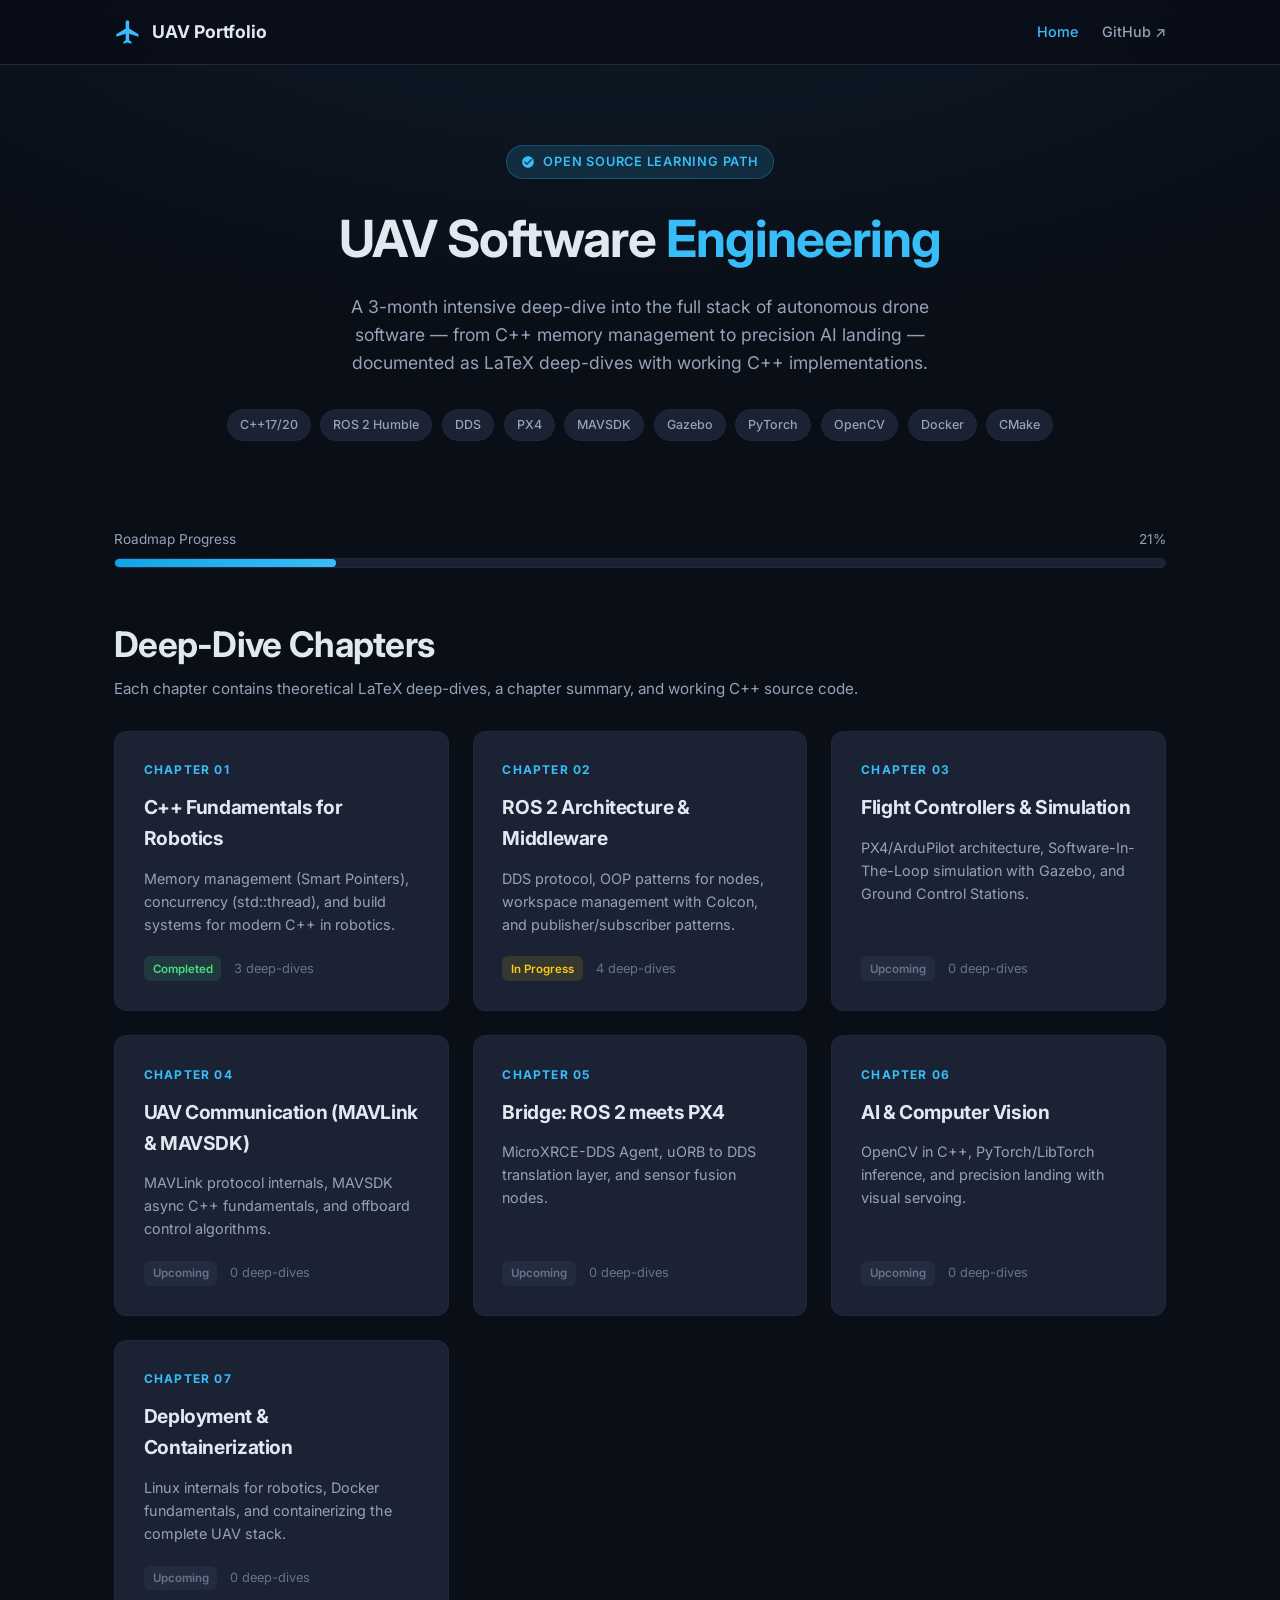
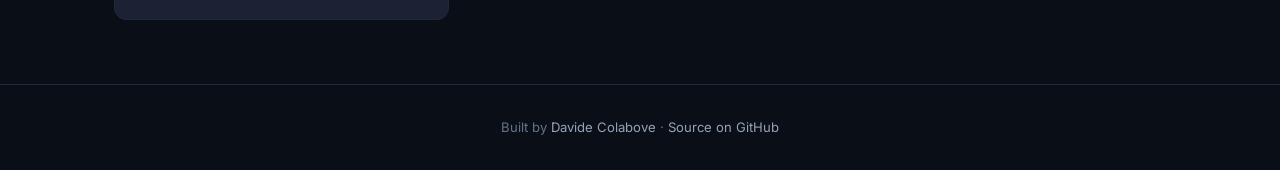
==== docs/index.html @ a418e354 "Added: ch1_summary, created website and update deepdive_dds_protocol images path" ====
<!DOCTYPE html>
<html lang="en">
<head>
  <meta charset="UTF-8">
  <meta name="viewport" content="width=device-width, initial-scale=1.0">
  <title>UAV Software Portfolio — Davide Colabove</title>
  <meta name="description" content="Deep-dive documentation for mastering UAV software engineering: C++, ROS 2, PX4, MAVSDK, Computer Vision.">
  <link rel="preconnect" href="https://fonts.googleapis.com">
  <link rel="preconnect" href="https://fonts.gstatic.com" crossorigin>
  <link href="https://fonts.googleapis.com/css2?family=Inter:wght@400;500;600;700;800&display=swap" rel="stylesheet">
  <link rel="stylesheet" href="css/style.css">
  <link rel="icon" href="data:image/svg+xml,<svg xmlns='http://www.w3.org/2000/svg' viewBox='0 0 100 100'><text y='.9em' font-size='90'>🛩️</text></svg>">
</head>
<body>

  <!-- ═══════ NAVBAR ═══════ -->
  <nav class="navbar">
    <div class="container">
      <a href="index.html" class="nav-brand">
        <svg viewBox="0 0 24 24"><path d="M21 16v-2l-8-5V3.5c0-.83-.67-1.5-1.5-1.5S10 2.67 10 3.5V9l-8 5v2l8-2.5V19l-2 1.5V22l3.5-1 3.5 1v-1.5L13 19v-5.5l8 2.5z"/></svg>
        UAV Portfolio
      </a>
      <button class="nav-toggle" aria-label="Menu">☰</button>
      <ul class="nav-links">
        <li><a href="index.html" class="active">Home</a></li>
        <li><a href="https://github.com/DavideColabove/uav-software-portfolio" target="_blank">GitHub ↗</a></li>
      </ul>
    </div>
  </nav>

  <!-- ═══════ HERO ═══════ -->
  <section class="hero">
    <div class="container">
      <div class="hero-badge">
        <svg width="14" height="14" viewBox="0 0 24 24" fill="currentColor"><path d="M12 2C6.48 2 2 6.48 2 12s4.48 10 10 10 10-4.48 10-10S17.52 2 12 2zm-2 15l-5-5 1.41-1.41L10 14.17l7.59-7.59L19 8l-9 9z"/></svg>
        Open Source Learning Path
      </div>
      <h1>UAV Software <span>Engineering</span></h1>
      <p>
        A 3-month intensive deep-dive into the full stack of autonomous drone software — from C++ memory management to precision AI landing — documented as LaTeX deep-dives with working C++ implementations.
      </p>
      <div class="hero-tech" id="tech-pills"></div>
    </div>
  </section>

  <!-- ═══════ PROGRESS ═══════ -->
  <section class="progress-section">
    <div class="container">
      <div class="progress-label">
        <span>Roadmap Progress</span>
        <span id="progress-pct"></span>
      </div>
      <div class="progress-bar-outer">
        <div class="progress-bar-inner" id="progress-bar" style="width:0%"></div>
      </div>
    </div>
  </section>

  <!-- ═══════ CHAPTERS ═══════ -->
  <section class="container">
    <div class="section-title">
      <h2>Deep-Dive Chapters</h2>
      <p>Each chapter contains theoretical LaTeX deep-dives, a chapter summary, and working C++ source code.</p>
    </div>
    <div class="chapters-grid" id="chapters-grid"></div>
  </section>

  <!-- ═══════ FOOTER ═══════ -->
  <footer class="site-footer">
    <div class="container">
      <p>Built by <a href="https://github.com/DavideColabove" target="_blank">Davide Colabove</a> · <a href="https://github.com/DavideColabove/uav-software-portfolio" target="_blank">Source on GitHub</a></p>
    </div>
  </footer>

  <button class="back-to-top" aria-label="Back to top">↑</button>

  <!-- Scripts -->
  <script src="js/site-data.js"></script>
  <script src="js/app.js"></script>
  <script>
    // Render tech pills
    const pillsEl = document.getElementById('tech-pills');
    SITE_DATA.techStack.forEach(t => {
      const span = document.createElement('span');
      span.className = 'tech-pill';
      span.textContent = t;
      pillsEl.appendChild(span);
    });

    // Render progress
    const total = SITE_DATA.chapters.length;
    const done = SITE_DATA.chapters.filter(c => c.status === 'completed').length;
    const inProg = SITE_DATA.chapters.filter(c => c.status === 'in-progress').length;
    const pct = Math.round(((done + inProg * 0.5) / total) * 100);
    document.getElementById('progress-pct').textContent = `${pct}%`;
    setTimeout(() => {
      document.getElementById('progress-bar').style.width = pct + '%';
    }, 200);

    // Render chapter cards
    const grid = document.getElementById('chapters-grid');
    SITE_DATA.chapters.forEach((ch, i) => {
      const card = document.createElement('a');
      card.href = `chapter.html?ch=${ch.id}`;
      card.className = 'chapter-card fade-in';
      card.style.transitionDelay = `${i * 0.08}s`;

      const statusLabel = ch.status === 'completed' ? 'Completed' :
                          ch.status === 'in-progress' ? 'In Progress' : 'Upcoming';

      card.innerHTML = `
        <span class="card-number">Chapter ${ch.number}</span>
        <h3>${ch.title}</h3>
        <p>${ch.description}</p>
        <div class="card-meta">
          <span class="card-tag ${ch.status}">${statusLabel}</span>
          <span class="card-deepdive-count">${ch.deepdives.length} deep-dive${ch.deepdives.length !== 1 ? 's' : ''}</span>
        </div>
      `;
      grid.appendChild(card);
    });

    // Re-init fade-in for dynamically added elements
    initFadeIn();
  </script>
</body>
</html>
---- docs/css/style.css ----
/* ============================================================
   UAV Software Portfolio — GitHub Pages Stylesheet
   Dark aerospace theme with accent glow
   ============================================================ */

/* ---------- CSS Variables ---------- */
:root {
  --bg-primary:    #0a0e17;
  --bg-secondary:  #111827;
  --bg-card:       #1a2234;
  --bg-card-hover: #1f2b42;
  --accent:        #38bdf8;     /* sky-400 */
  --accent-dim:    #0ea5e9;
  --accent-glow:   rgba(56, 189, 248, .15);
  --text-primary:  #e2e8f0;
  --text-secondary:#94a3b8;
  --text-muted:    #64748b;
  --border:        #1e293b;
  --border-active: #334155;
  --success:       #4ade80;
  --warning:       #facc15;
  --radius:        12px;
  --transition:    .25s cubic-bezier(.4,0,.2,1);
}

/* ---------- Reset & Base ---------- */
*, *::before, *::after { box-sizing: border-box; margin: 0; padding: 0; }

html { scroll-behavior: smooth; }

body {
  font-family: 'Inter', 'Segoe UI', system-ui, -apple-system, sans-serif;
  background: var(--bg-primary);
  color: var(--text-primary);
  line-height: 1.6;
  min-height: 100vh;
  overflow-x: hidden;
}

/* subtle radial glow behind hero */
body::before {
  content: '';
  position: fixed;
  inset: 0;
  background: radial-gradient(ellipse 80% 50% at 50% -10%, rgba(56,189,248,.08), transparent);
  pointer-events: none;
  z-index: 0;
}

a { color: var(--accent); text-decoration: none; transition: color var(--transition); }
a:hover { color: #7dd3fc; }

img { max-width: 100%; height: auto; }

/* ---------- Typography ---------- */
h1, h2, h3, h4 { font-weight: 700; letter-spacing: -.02em; }
h1 { font-size: clamp(2rem, 5vw, 3.2rem); }
h2 { font-size: clamp(1.5rem, 3.5vw, 2.2rem); }
h3 { font-size: 1.25rem; }

/* ---------- Layout ---------- */
.container {
  width: 100%;
  max-width: 1100px;
  margin: 0 auto;
  padding: 0 1.5rem;
}

/* ---------- Navigation ---------- */
.navbar {
  position: sticky;
  top: 0;
  z-index: 100;
  background: rgba(10, 14, 23, .85);
  backdrop-filter: blur(16px) saturate(1.4);
  -webkit-backdrop-filter: blur(16px) saturate(1.4);
  border-bottom: 1px solid var(--border);
}

.navbar .container {
  display: flex;
  align-items: center;
  justify-content: space-between;
  height: 64px;
}

.nav-brand {
  display: flex;
  align-items: center;
  gap: .6rem;
  font-weight: 700;
  font-size: 1.1rem;
  color: var(--text-primary);
}

.nav-brand svg { width: 28px; height: 28px; fill: var(--accent); }

.nav-links { display: flex; gap: 1.5rem; list-style: none; }
.nav-links a {
  color: var(--text-secondary);
  font-size: .9rem;
  font-weight: 500;
  transition: color var(--transition);
}
.nav-links a:hover, .nav-links a.active { color: var(--accent); }

/* hamburger */
.nav-toggle { display: none; background: none; border: none; color: var(--text-primary); cursor: pointer; }

@media (max-width: 768px) {
  .nav-toggle { display: block; font-size: 1.6rem; }
  .nav-links {
    position: fixed;
    top: 64px; left: 0; right: 0;
    flex-direction: column;
    background: var(--bg-secondary);
    border-bottom: 1px solid var(--border);
    padding: 1rem 1.5rem;
    gap: .8rem;
    transform: translateY(-120%);
    transition: transform var(--transition);
  }
  .nav-links.open { transform: translateY(0); }
}

/* ---------- Hero ---------- */
.hero {
  position: relative;
  z-index: 1;
  padding: 5rem 0 3.5rem;
  text-align: center;
}

.hero-badge {
  display: inline-flex;
  align-items: center;
  gap: .5rem;
  padding: .35rem .9rem;
  border-radius: 999px;
  background: var(--accent-glow);
  border: 1px solid rgba(56,189,248,.25);
  color: var(--accent);
  font-size: .8rem;
  font-weight: 600;
  text-transform: uppercase;
  letter-spacing: .06em;
  margin-bottom: 1.2rem;
}

.hero h1 { margin-bottom: .8rem; }
.hero h1 span { color: var(--accent); }

.hero p {
  max-width: 640px;
  margin: 0 auto 2rem;
  color: var(--text-secondary);
  font-size: 1.1rem;
}

.hero-tech {
  display: flex;
  flex-wrap: wrap;
  justify-content: center;
  gap: .6rem;
  margin-bottom: 2rem;
}

.tech-pill {
  padding: .3rem .75rem;
  border-radius: 999px;
  background: var(--bg-card);
  border: 1px solid var(--border);
  color: var(--text-secondary);
  font-size: .78rem;
  font-weight: 500;
}

/* ---------- Progress bar ---------- */
.progress-section { padding: 0 0 3rem; position: relative; z-index: 1; }
.progress-bar-outer {
  background: var(--bg-card);
  border-radius: 999px;
  height: 10px;
  overflow: hidden;
  border: 1px solid var(--border);
}
.progress-bar-inner {
  height: 100%;
  border-radius: 999px;
  background: linear-gradient(90deg, var(--accent-dim), var(--accent));
  transition: width 1.2s ease;
}
.progress-label {
  display: flex;
  justify-content: space-between;
  margin-bottom: .5rem;
  font-size: .85rem;
  color: var(--text-secondary);
}

/* ---------- Chapter cards grid ---------- */
.chapters-grid {
  display: grid;
  grid-template-columns: repeat(auto-fill, minmax(320px, 1fr));
  gap: 1.5rem;
  padding-bottom: 4rem;
  position: relative;
  z-index: 1;
}

.chapter-card {
  background: var(--bg-card);
  border: 1px solid var(--border);
  border-radius: var(--radius);
  padding: 1.8rem;
  display: flex;
  flex-direction: column;
  gap: .8rem;
  transition: border-color var(--transition), box-shadow var(--transition), transform var(--transition);
  cursor: pointer;
  text-decoration: none;
  color: inherit;
}

.chapter-card:hover {
  border-color: var(--accent);
  box-shadow: 0 0 30px var(--accent-glow);
  transform: translateY(-3px);
  color: inherit;
}

.chapter-card .card-number {
  font-size: .75rem;
  font-weight: 700;
  text-transform: uppercase;
  letter-spacing: .1em;
  color: var(--accent);
}

.chapter-card h3 { font-size: 1.2rem; }

.chapter-card p {
  color: var(--text-secondary);
  font-size: .9rem;
  flex: 1;
}

.card-meta {
  display: flex;
  align-items: center;
  gap: .8rem;
  margin-top: .5rem;
}

.card-tag {
  font-size: .72rem;
  padding: .2rem .55rem;
  border-radius: 6px;
  background: rgba(56,189,248,.1);
  color: var(--accent);
  font-weight: 600;
}

.card-tag.completed { background: rgba(74,222,128,.12); color: var(--success); }
.card-tag.in-progress { background: rgba(250,204,21,.12); color: var(--warning); }
.card-tag.upcoming { background: rgba(100,116,139,.12); color: var(--text-muted); }

.card-deepdive-count {
  font-size: .8rem;
  color: var(--text-muted);
}

/* ---------- Chapter page ---------- */
.chapter-header {
  padding: 3rem 0 2rem;
  position: relative;
  z-index: 1;
}

.chapter-header .breadcrumb {
  font-size: .85rem;
  color: var(--text-muted);
  margin-bottom: 1rem;
}
.chapter-header .breadcrumb a { color: var(--text-secondary); }

.chapter-header h1 { margin-bottom: .5rem; }
.chapter-header p { color: var(--text-secondary); max-width: 700px; }

/* PDF Viewer */
.pdf-viewer-section {
  position: relative;
  z-index: 1;
  margin-bottom: 2.5rem;
}

.pdf-viewer-wrapper {
  background: var(--bg-card);
  border: 1px solid var(--border);
  border-radius: var(--radius);
  overflow: hidden;
}

.pdf-toolbar {
  display: flex;
  align-items: center;
  justify-content: space-between;
  padding: .6rem 1rem;
  background: var(--bg-secondary);
  border-bottom: 1px solid var(--border);
}

.pdf-toolbar span {
  font-size: .85rem;
  color: var(--text-secondary);
  font-weight: 600;
}

.pdf-toolbar-controls {
  display: flex;
  align-items: center;
  gap: .5rem;
}

.pdf-toolbar button {
  background: var(--bg-card);
  border: 1px solid var(--border);
  color: var(--text-secondary);
  padding: .35rem .65rem;
  border-radius: 6px;
  cursor: pointer;
  font-size: .8rem;
  transition: all var(--transition);
}

.pdf-toolbar button:hover {
  border-color: var(--accent);
  color: var(--accent);
}

.pdf-page-info {
  font-size: .8rem;
  color: var(--text-muted);
  min-width: 80px;
  text-align: center;
}

.pdf-canvas-container {
  display: flex;
  justify-content: center;
  align-items: flex-start;
  padding: 1.5rem;
  min-height: 400px;
  max-height: 75vh;
  overflow-y: auto;
  background: #0d1117;
}

.pdf-canvas-container canvas {
  max-width: 100%;
  height: auto;
  box-shadow: 0 4px 24px rgba(0,0,0,.4);
}

.pdf-placeholder {
  display: flex;
  flex-direction: column;
  align-items: center;
  justify-content: center;
  gap: 1rem;
  padding: 3rem;
  color: var(--text-muted);
  text-align: center;
}

.pdf-placeholder svg {
  width: 48px;
  height: 48px;
  opacity: .4;
}

/* ---------- Deepdive list ---------- */
.deepdive-section {
  position: relative;
  z-index: 1;
  padding-bottom: 4rem;
}

.deepdive-section h2 {
  margin-bottom: 1.2rem;
  display: flex;
  align-items: center;
  gap: .5rem;
}

.deepdive-section h2 svg {
  width: 24px;
  height: 24px;
  fill: var(--accent);
}

.deepdive-list {
  display: flex;
  flex-direction: column;
  gap: .8rem;
}

.deepdive-item {
  display: flex;
  align-items: center;
  gap: 1rem;
  background: var(--bg-card);
  border: 1px solid var(--border);
  border-radius: var(--radius);
  padding: 1.1rem 1.4rem;
  transition: all var(--transition);
  text-decoration: none;
  color: inherit;
}

.deepdive-item:hover {
  border-color: var(--accent);
  box-shadow: 0 0 20px var(--accent-glow);
  transform: translateX(4px);
  color: inherit;
}

.deepdive-icon {
  flex-shrink: 0;
  width: 44px;
  height: 44px;
  border-radius: 10px;
  background: rgba(56,189,248,.1);
  display: flex;
  align-items: center;
  justify-content: center;
}

.deepdive-icon svg {
  width: 22px;
  height: 22px;
  fill: var(--accent);
}

.deepdive-info { flex: 1; min-width: 0; }

.deepdive-info h4 {
  font-size: 1rem;
  font-weight: 600;
  margin-bottom: .2rem;
}

.deepdive-info p {
  font-size: .82rem;
  color: var(--text-muted);
  white-space: nowrap;
  overflow: hidden;
  text-overflow: ellipsis;
}

.deepdive-arrow {
  color: var(--text-muted);
  font-size: 1.2rem;
  transition: color var(--transition), transform var(--transition);
}

.deepdive-item:hover .deepdive-arrow {
  color: var(--accent);
  transform: translateX(4px);
}

/* ---------- Source files list ---------- */
.source-files-section {
  position: relative;
  z-index: 1;
  padding-bottom: 4rem;
}

.source-files-section h2 {
  margin-bottom: 1.2rem;
  display: flex;
  align-items: center;
  gap: .5rem;
}

.source-item {
  display: flex;
  align-items: center;
  gap: 1rem;
  background: var(--bg-card);
  border: 1px solid var(--border);
  border-radius: var(--radius);
  padding: 1rem 1.4rem;
  margin-bottom: .6rem;
  transition: all var(--transition);
  text-decoration: none;
  color: inherit;
}

.source-item:hover {
  border-color: var(--accent-dim);
  transform: translateX(4px);
  color: inherit;
}

.source-icon {
  flex-shrink: 0;
  width: 38px;
  height: 38px;
  border-radius: 8px;
  background: rgba(100,116,139,.12);
  display: flex;
  align-items: center;
  justify-content: center;
  font-size: .75rem;
  font-weight: 700;
  color: var(--text-muted);
}

/* ---------- Footer ---------- */
.site-footer {
  position: relative;
  z-index: 1;
  border-top: 1px solid var(--border);
  padding: 2rem 0;
  text-align: center;
  color: var(--text-muted);
  font-size: .82rem;
}

.site-footer a { color: var(--text-secondary); }

/* ---------- Utilities ---------- */
.section-title {
  margin-bottom: 1.8rem;
  position: relative;
  z-index: 1;
}

.section-title h2 { margin-bottom: .3rem; }
.section-title p { color: var(--text-secondary); font-size: .95rem; }

.fade-in {
  opacity: 0;
  transform: translateY(20px);
  transition: opacity .6s ease, transform .6s ease;
}

.fade-in.visible {
  opacity: 1;
  transform: translateY(0);
}

/* Scrollbar */
::-webkit-scrollbar { width: 8px; }
::-webkit-scrollbar-track { background: var(--bg-primary); }
::-webkit-scrollbar-thumb { background: var(--border-active); border-radius: 4px; }
::-webkit-scrollbar-thumb:hover { background: var(--text-muted); }

/* ---------- Back to top button ---------- */
.back-to-top {
  position: fixed;
  bottom: 2rem;
  right: 2rem;
  width: 44px;
  height: 44px;
  border-radius: 50%;
  background: var(--accent);
  color: var(--bg-primary);
  border: none;
  cursor: pointer;
  display: flex;
  align-items: center;
  justify-content: center;
  font-size: 1.2rem;
  opacity: 0;
  pointer-events: none;
  transition: opacity var(--transition), transform var(--transition);
  z-index: 50;
  box-shadow: 0 4px 16px rgba(56,189,248,.3);
}

.back-to-top.visible {
  opacity: 1;
  pointer-events: auto;
}

.back-to-top:hover { transform: translateY(-3px); }
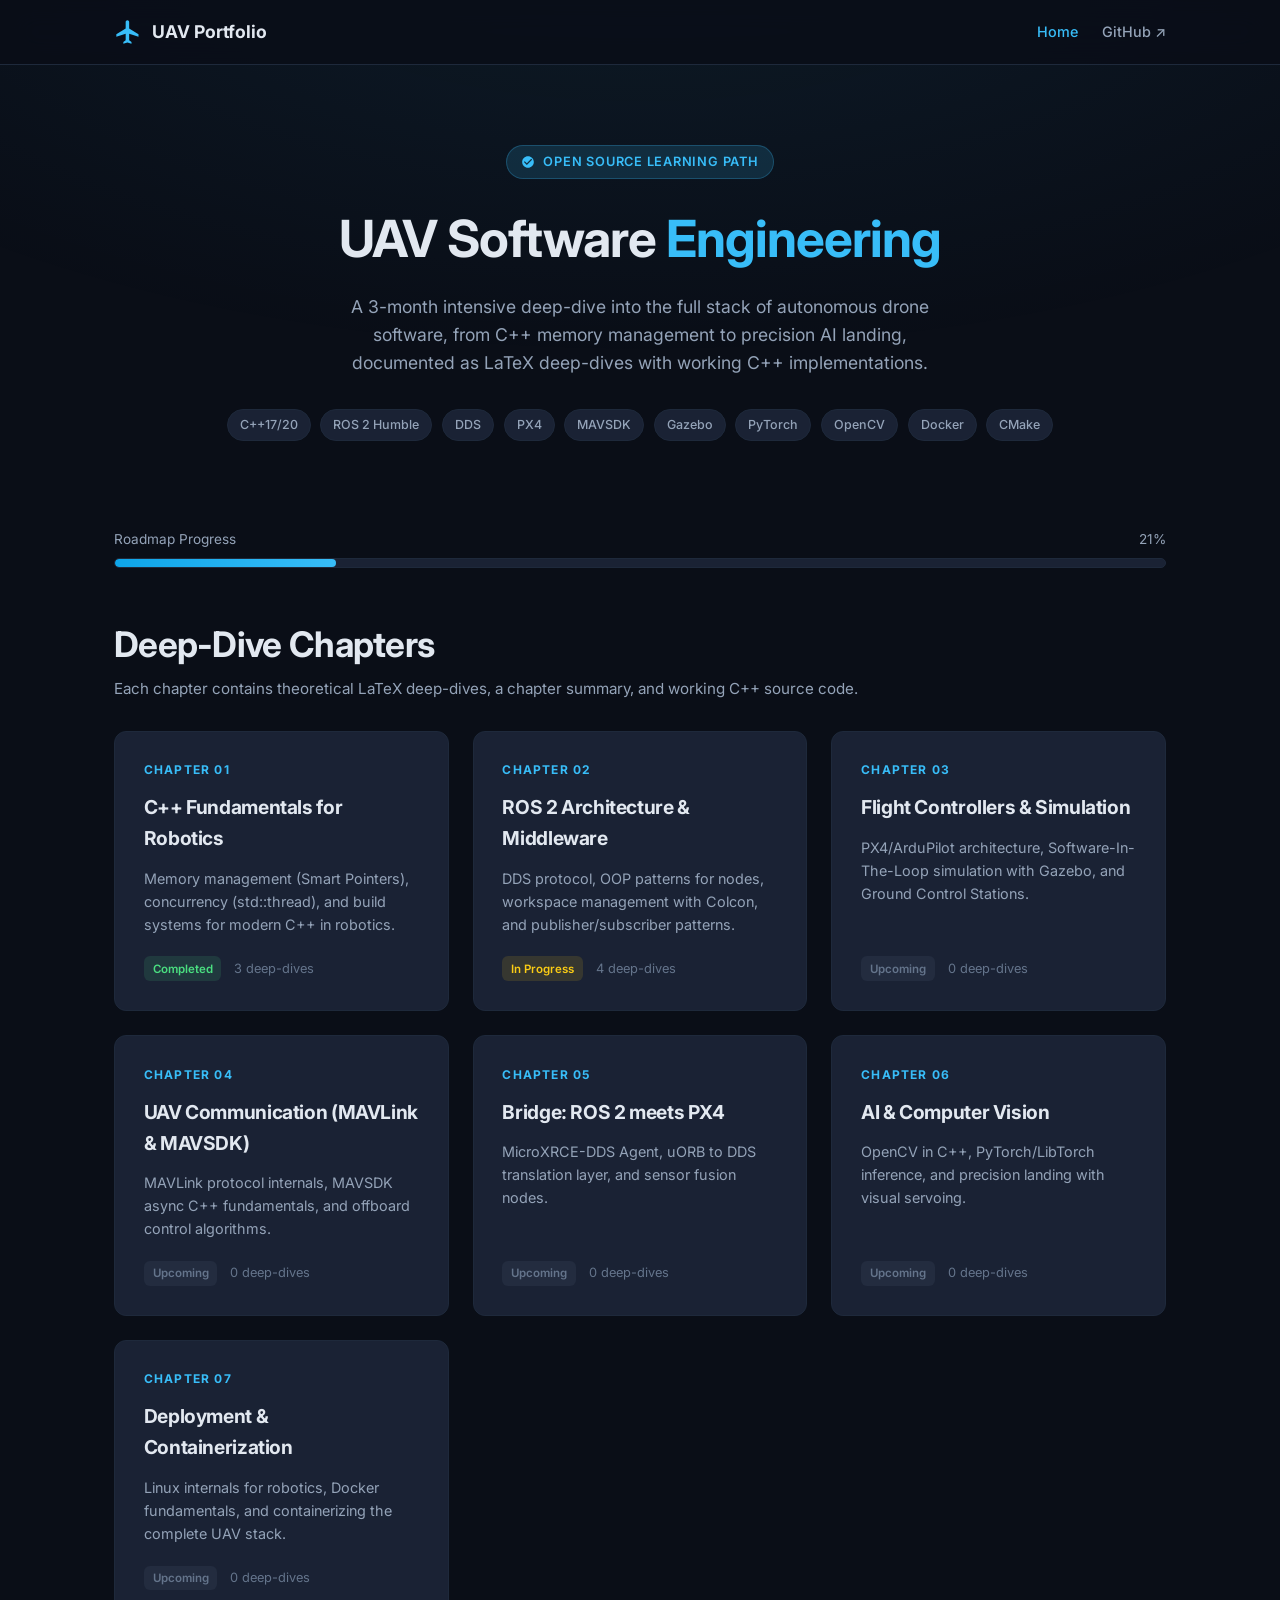
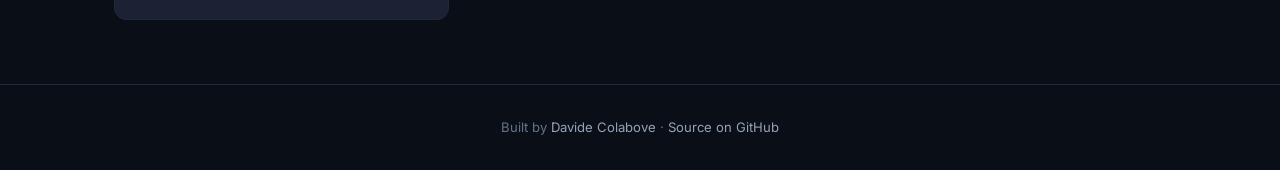
==== commit 8de372fb: "Uodated: index and site-data" ====
--- a/docs/index.html
+++ b/docs/index.html
@@ -3,14 +3,12 @@
 <head>
   <meta charset="UTF-8">
   <meta name="viewport" content="width=device-width, initial-scale=1.0">
-  <title>UAV Software Portfolio — Davide Colabove</title>
+  <title>UAV Software Portfolio - Davide Colabove</title>
   <meta name="description" content="Deep-dive documentation for mastering UAV software engineering: C++, ROS 2, PX4, MAVSDK, Computer Vision.">
   <link rel="preconnect" href="https://fonts.googleapis.com">
   <link rel="preconnect" href="https://fonts.gstatic.com" crossorigin>
   <link href="https://fonts.googleapis.com/css2?family=Inter:wght@400;500;600;700;800&display=swap" rel="stylesheet">
   <link rel="stylesheet" href="css/style.css">
-  <link rel="icon" href="data:image/svg+xml,<svg xmlns='http://www.w3.org/2000/svg' viewBox='0 0 100 100'><text y='.9em' font-size='90'>🛩️</text></svg>">
-</head>
 <body>
 
   <!-- ═══════ NAVBAR ═══════ -->
@@ -37,7 +35,7 @@
       </div>
       <h1>UAV Software <span>Engineering</span></h1>
       <p>
-        A 3-month intensive deep-dive into the full stack of autonomous drone software — from C++ memory management to precision AI landing — documented as LaTeX deep-dives with working C++ implementations.
+        A 3-month intensive deep-dive into the full stack of autonomous drone software, from C++ memory management to precision AI landing, documented as LaTeX deep-dives with working C++ implementations.
       </p>
       <div class="hero-tech" id="tech-pills"></div>
     </div>
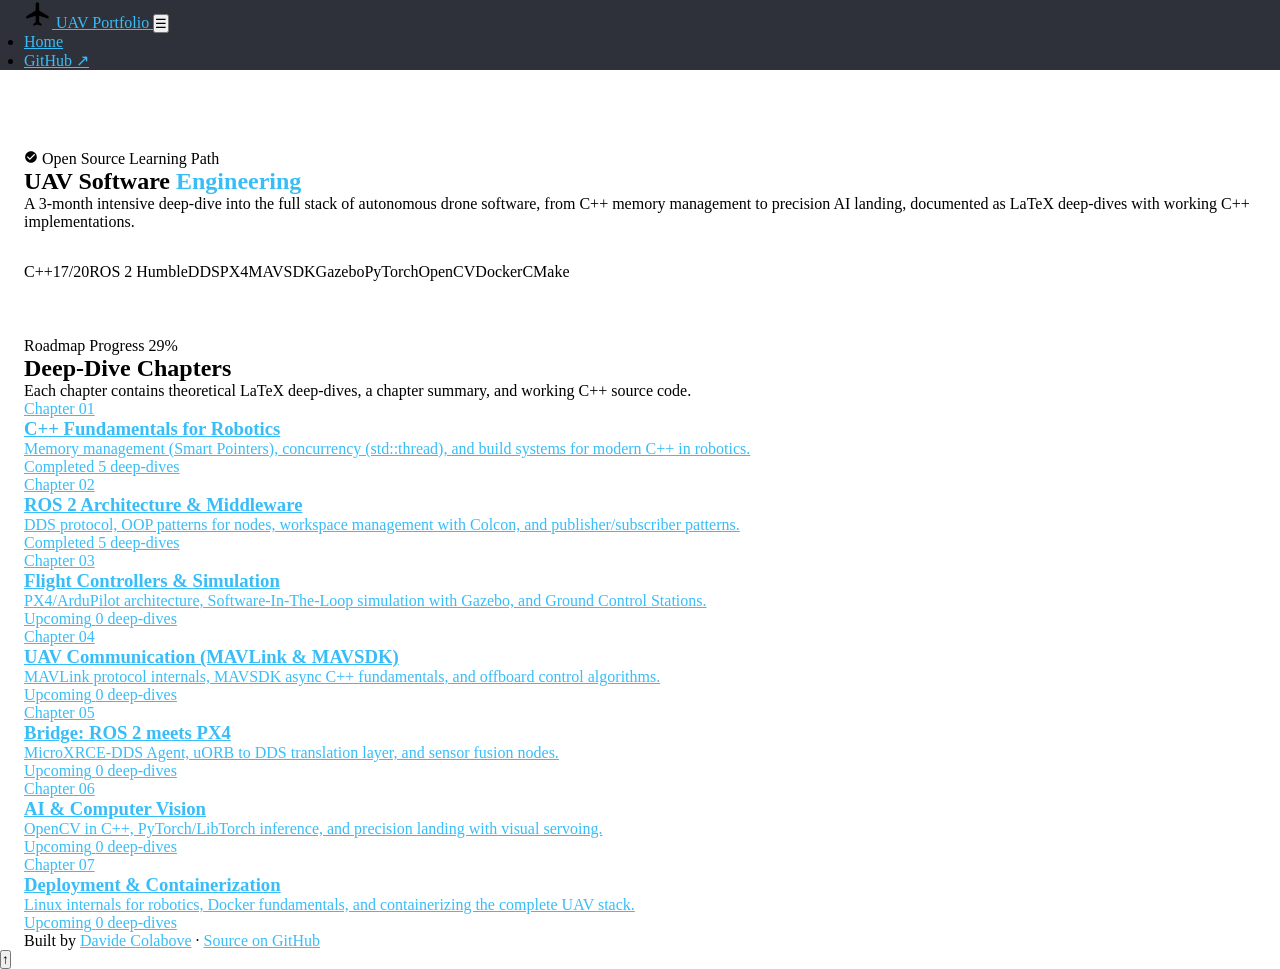
==== commit 3703f0bc: "Fixed: chapter.html and index.html" ====
--- a/docs/index.html
+++ b/docs/index.html
@@ -8,20 +8,22 @@
   <link rel="preconnect" href="https://fonts.googleapis.com">
   <link rel="preconnect" href="https://fonts.gstatic.com" crossorigin>
   <link href="https://fonts.googleapis.com/css2?family=Inter:wght@400;500;600;700;800&display=swap" rel="stylesheet">
-  <link rel="stylesheet" href="css/style.css">
+  <link rel="stylesheet" href="css/style.css?v=1.1">
+  <link rel="icon" href="data:image/svg+xml,<svg xmlns='http://www.w3.org/2000/svg' viewBox='0 0 100 100'><text y='.9em' font-size='90'>✈️</text></svg>">
+</head>
 <body>
 
   <!-- ═══════ NAVBAR ═══════ -->
   <nav class="navbar">
     <div class="container">
       <a href="index.html" class="nav-brand">
-        <svg viewBox="0 0 24 24"><path d="M21 16v-2l-8-5V3.5c0-.83-.67-1.5-1.5-1.5S10 2.67 10 3.5V9l-8 5v2l8-2.5V19l-2 1.5V22l3.5-1 3.5 1v-1.5L13 19v-5.5l8 2.5z"/></svg>
+        <svg width="28" height="28" viewBox="0 0 24 24"><path d="M21 16v-2l-8-5V3.5c0-.83-.67-1.5-1.5-1.5S10 2.67 10 3.5V9l-8 5v2l8-2.5V19l-2 1.5V22l3.5-1 3.5 1v-1.5L13 19v-5.5l8 2.5z"/></svg>
         UAV Portfolio
       </a>
       <button class="nav-toggle" aria-label="Menu">☰</button>
       <ul class="nav-links">
         <li><a href="index.html" class="active">Home</a></li>
-        <li><a href="https://github.com/DavideColabove/uav-software-portfolio" target="_blank">GitHub ↗</a></li>
+        <li><a href="https://github.com/DavideColabove/uav-swe-portfolio" target="_blank">GitHub ↗</a></li>
       </ul>
     </div>
   </nav>
--- a/docs/css/style.css
+++ b/docs/css/style.css
@@ -5,584 +5,873 @@
 
 /* ---------- CSS Variables ---------- */
 :root {
-  --bg-primary:    #0a0e17;
-  --bg-secondary:  #111827;
-  --bg-card:       #1a2234;
-  --bg-card-hover: #1f2b42;
-  --accent:        #38bdf8;     /* sky-400 */
-  --accent-dim:    #0ea5e9;
-  --accent-glow:   rgba(56, 189, 248, .15);
-  --text-primary:  #e2e8f0;
-  --text-secondary:#94a3b8;
-  --text-muted:    #64748b;
-  --border:        #1e293b;
-  --border-active: #334155;
-  --success:       #4ade80;
-  --warning:       #facc15;
-  --radius:        12px;
-  --transition:    .25s cubic-bezier(.4,0,.2,1);
+    --bg - primary : #0a0e17;
+    --bg - secondary : #111827;
+    --bg - card : #1a2234;
+    --bg - card - hover : #1f2b42;
+    --accent : #38bdf8; /* sky-400 */
+    --accent - dim : #0ea5e9;
+    --accent - glow : rgba(56, 189, 248, .15);
+    --text - primary : #e2e8f0;
+    --text - secondary : #94a3b8;
+    --text - muted : #64748b;
+    --border : #1e293b;
+    --border - active : #334155;
+    --success : #4ade80;
+    --warning : #facc15;
+    --radius : 12px;
+    --transition : .25s cubic - bezier(.4, 0, .2, 1);
 }
 
 /* ---------- Reset & Base ---------- */
-*, *::before, *::after { box-sizing: border-box; margin: 0; padding: 0; }
-
-html { scroll-behavior: smooth; }
+*, *::before, *::after {
+    box - sizing : border - box;
+margin:
+    0;
+padding:
+    0;
+}
+
+html { scroll - behavior : smooth; }
 
 body {
-  font-family: 'Inter', 'Segoe UI', system-ui, -apple-system, sans-serif;
-  background: var(--bg-primary);
-  color: var(--text-primary);
-  line-height: 1.6;
-  min-height: 100vh;
-  overflow-x: hidden;
+    font - family : 'Inter', 'Segoe UI', system - ui, -apple - system, sans - serif;
+background:
+    var(--bg - primary);
+color:
+    var(--text - primary);
+    line - height : 1.6;
+    min - height : 100vh;
+    overflow - x : hidden;
 }
 
 /* subtle radial glow behind hero */
 body::before {
-  content: '';
-  position: fixed;
-  inset: 0;
-  background: radial-gradient(ellipse 80% 50% at 50% -10%, rgba(56,189,248,.08), transparent);
-  pointer-events: none;
-  z-index: 0;
-}
-
-a { color: var(--accent); text-decoration: none; transition: color var(--transition); }
-a:hover { color: #7dd3fc; }
-
-img { max-width: 100%; height: auto; }
+content:
+    '';
+position:
+    fixed;
+inset:
+    0;
+background:
+    radial - gradient(ellipse 80 % 50 % at 50 % -10 %, rgba(56, 189, 248, .08), transparent);
+    pointer - events : none;
+    z - index : 0;
+}
+
+a {
+color:
+    var(--accent);
+    text - decoration : none;
+transition:
+    color var(--transition);
+}
+a : hover {
+color:
+# 7dd3fc;
+}
+
+img {
+    max - width : 100 % ;
+height:
+    auto;
+}
 
 /* ---------- Typography ---------- */
-h1, h2, h3, h4 { font-weight: 700; letter-spacing: -.02em; }
-h1 { font-size: clamp(2rem, 5vw, 3.2rem); }
-h2 { font-size: clamp(1.5rem, 3.5vw, 2.2rem); }
-h3 { font-size: 1.25rem; }
+h1, h2, h3, h4 {
+    font - weight : 700;
+    letter - spacing : -.02em;
+}
+h1 { font - size : clamp(2rem, 5vw, 3.2rem); }
+h2 { font - size : clamp(1.5rem, 3.5vw, 2.2rem); }
+h3 { font - size : 1.25rem; }
 
 /* ---------- Layout ---------- */
 .container {
-  width: 100%;
-  max-width: 1100px;
-  margin: 0 auto;
-  padding: 0 1.5rem;
+width:
+    100 % ;
+    max - width : 1100px;
+margin:
+    0 auto;
+padding:
+    0 1.5rem;
 }
 
 /* ---------- Navigation ---------- */
 .navbar {
-  position: sticky;
-  top: 0;
-  z-index: 100;
-  background: rgba(10, 14, 23, .85);
-  backdrop-filter: blur(16px) saturate(1.4);
-  -webkit-backdrop-filter: blur(16px) saturate(1.4);
-  border-bottom: 1px solid var(--border);
-}
-
-.navbar .container {
-  display: flex;
-  align-items: center;
-  justify-content: space-between;
-  height: 64px;
-}
-
-.nav-brand {
-  display: flex;
-  align-items: center;
-  gap: .6rem;
-  font-weight: 700;
-  font-size: 1.1rem;
-  color: var(--text-primary);
-}
-
-.nav-brand svg { width: 28px; height: 28px; fill: var(--accent); }
-
-.nav-links { display: flex; gap: 1.5rem; list-style: none; }
-.nav-links a {
-  color: var(--text-secondary);
-  font-size: .9rem;
-  font-weight: 500;
-  transition: color var(--transition);
-}
-.nav-links a:hover, .nav-links a.active { color: var(--accent); }
+position:
+    sticky;
+top:
+    0;
+    z - index : 100;
+background:
+    rgba(10, 14, 23, .85);
+    backdrop - filter : blur(16px) saturate(1.4);
+    -webkit - backdrop - filter : blur(16px) saturate(1.4);
+    border - bottom : 1px solid var(--border);
+}
+
+.navbar.container {
+display:
+    flex;
+    align - items : center;
+    justify - content : space - between;
+height:
+    64px;
+}
+
+.nav - brand {
+display:
+    flex;
+    align - items : center;
+gap:
+    .6rem;
+    font - weight : 700;
+    font - size : 1.1rem;
+color:
+    var(--text - primary);
+}
+
+.nav - brand svg {
+width:
+    28px;
+height:
+    28px;
+fill:
+    var(--accent);
+}
+
+.nav - links {
+display:
+    flex;
+gap:
+    1.5rem;
+    list - style : none;
+}
+.nav - links a {
+color:
+    var(--text - secondary);
+    font - size : .9rem;
+    font - weight : 500;
+transition:
+    color var(--transition);
+}
+.nav - links a : hover, .nav - links a.active {
+color:
+    var(--accent);
+}
 
 /* hamburger */
-.nav-toggle { display: none; background: none; border: none; color: var(--text-primary); cursor: pointer; }
-
-@media (max-width: 768px) {
-  .nav-toggle { display: block; font-size: 1.6rem; }
-  .nav-links {
-    position: fixed;
-    top: 64px; left: 0; right: 0;
-    flex-direction: column;
-    background: var(--bg-secondary);
-    border-bottom: 1px solid var(--border);
-    padding: 1rem 1.5rem;
-    gap: .8rem;
-    transform: translateY(-120%);
-    transition: transform var(--transition);
-  }
-  .nav-links.open { transform: translateY(0); }
+.nav - toggle {
+display:
+    none;
+background:
+    none;
+border:
+    none;
+color:
+    var(--text - primary);
+cursor:
+    pointer;
+}
+
+@media(max - width : 768px){.nav - toggle{display : block;
+font - size : 1.6rem;
+}
+.nav - links {
+position:
+    fixed;
+top:
+    64px;
+left:
+    0;
+right:
+    0;
+    flex - direction : column;
+background:
+    var(--bg - secondary);
+    border - bottom : 1px solid var(--border);
+padding:
+    1rem 1.5rem;
+gap:
+    .8rem;
+transform:
+    translateY(-120 %);
+transition:
+    transform var(--transition);
+}
+.nav - links.open {
+transform:
+    translateY(0);
+}
 }
 
 /* ---------- Hero ---------- */
 .hero {
-  position: relative;
-  z-index: 1;
-  padding: 5rem 0 3.5rem;
-  text-align: center;
-}
-
-.hero-badge {
-  display: inline-flex;
-  align-items: center;
-  gap: .5rem;
-  padding: .35rem .9rem;
-  border-radius: 999px;
-  background: var(--accent-glow);
-  border: 1px solid rgba(56,189,248,.25);
-  color: var(--accent);
-  font-size: .8rem;
-  font-weight: 600;
-  text-transform: uppercase;
-  letter-spacing: .06em;
-  margin-bottom: 1.2rem;
-}
-
-.hero h1 { margin-bottom: .8rem; }
-.hero h1 span { color: var(--accent); }
+position:
+    relative;
+    z - index : 1;
+padding:
+    5rem 0 3.5rem;
+    text - align : center;
+}
+
+.hero - badge {
+display:
+    inline - flex;
+    align - items : center;
+gap:
+    .5rem;
+padding:
+    .35rem .9rem;
+    border - radius : 999px;
+background:
+    var(--accent - glow);
+border:
+    1px solid rgba(56, 189, 248, .25);
+color:
+    var(--accent);
+    font - size : .8rem;
+    font - weight : 600;
+    text - transform : uppercase;
+    letter - spacing : .06em;
+    margin - bottom : 1.2rem;
+}
+
+.hero h1 { margin - bottom : .8rem; }
+.hero h1 span {
+color:
+    var(--accent);
+}
 
 .hero p {
-  max-width: 640px;
-  margin: 0 auto 2rem;
-  color: var(--text-secondary);
-  font-size: 1.1rem;
-}
-
-.hero-tech {
-  display: flex;
-  flex-wrap: wrap;
-  justify-content: center;
-  gap: .6rem;
-  margin-bottom: 2rem;
-}
-
-.tech-pill {
-  padding: .3rem .75rem;
-  border-radius: 999px;
-  background: var(--bg-card);
-  border: 1px solid var(--border);
-  color: var(--text-secondary);
-  font-size: .78rem;
-  font-weight: 500;
+    max - width : 640px;
+margin:
+    0 auto 2rem;
+color:
+    var(--text - secondary);
+    font - size : 1.1rem;
+}
+
+.hero - tech {
+display:
+    flex;
+    flex - wrap : wrap;
+    justify - content : center;
+gap:
+    .6rem;
+    margin - bottom : 2rem;
+}
+
+.tech - pill {
+padding:
+    .3rem .75rem;
+    border - radius : 999px;
+background:
+    var(--bg - card);
+border:
+    1px solid var(--border);
+color:
+    var(--text - secondary);
+    font - size : .78rem;
+    font - weight : 500;
 }
 
 /* ---------- Progress bar ---------- */
-.progress-section { padding: 0 0 3rem; position: relative; z-index: 1; }
-.progress-bar-outer {
-  background: var(--bg-card);
-  border-radius: 999px;
-  height: 10px;
-  overflow: hidden;
-  border: 1px solid var(--border);
-}
-.progress-bar-inner {
-  height: 100%;
-  border-radius: 999px;
-  background: linear-gradient(90deg, var(--accent-dim), var(--accent));
-  transition: width 1.2s ease;
-}
-.progress-label {
-  display: flex;
-  justify-content: space-between;
-  margin-bottom: .5rem;
-  font-size: .85rem;
-  color: var(--text-secondary);
+.progress - section {
+padding:
+    0 0 3rem;
+position:
+    relative;
+    z - index : 1;
+}
+.progress - bar - outer {
+background:
+    var(--bg - card);
+    border - radius : 999px;
+height:
+    10px;
+overflow:
+    hidden;
+border:
+    1px solid var(--border);
+}
+.progress - bar - inner {
+height:
+    100 % ;
+    border - radius : 999px;
+background:
+    linear - gradient(90deg, var(--accent - dim), var(--accent));
+transition:
+    width 1.2s ease;
+}
+.progress - label {
+display:
+    flex;
+    justify - content : space - between;
+    margin - bottom : .5rem;
+    font - size : .85rem;
+color:
+    var(--text - secondary);
 }
 
 /* ---------- Chapter cards grid ---------- */
-.chapters-grid {
-  display: grid;
-  grid-template-columns: repeat(auto-fill, minmax(320px, 1fr));
-  gap: 1.5rem;
-  padding-bottom: 4rem;
-  position: relative;
-  z-index: 1;
-}
-
-.chapter-card {
-  background: var(--bg-card);
-  border: 1px solid var(--border);
-  border-radius: var(--radius);
-  padding: 1.8rem;
-  display: flex;
-  flex-direction: column;
-  gap: .8rem;
-  transition: border-color var(--transition), box-shadow var(--transition), transform var(--transition);
-  cursor: pointer;
-  text-decoration: none;
-  color: inherit;
-}
-
-.chapter-card:hover {
-  border-color: var(--accent);
-  box-shadow: 0 0 30px var(--accent-glow);
-  transform: translateY(-3px);
-  color: inherit;
-}
-
-.chapter-card .card-number {
-  font-size: .75rem;
-  font-weight: 700;
-  text-transform: uppercase;
-  letter-spacing: .1em;
-  color: var(--accent);
-}
-
-.chapter-card h3 { font-size: 1.2rem; }
-
-.chapter-card p {
-  color: var(--text-secondary);
-  font-size: .9rem;
-  flex: 1;
-}
-
-.card-meta {
-  display: flex;
-  align-items: center;
-  gap: .8rem;
-  margin-top: .5rem;
-}
-
-.card-tag {
-  font-size: .72rem;
-  padding: .2rem .55rem;
-  border-radius: 6px;
-  background: rgba(56,189,248,.1);
-  color: var(--accent);
-  font-weight: 600;
-}
-
-.card-tag.completed { background: rgba(74,222,128,.12); color: var(--success); }
-.card-tag.in-progress { background: rgba(250,204,21,.12); color: var(--warning); }
-.card-tag.upcoming { background: rgba(100,116,139,.12); color: var(--text-muted); }
-
-.card-deepdive-count {
-  font-size: .8rem;
-  color: var(--text-muted);
+.chapters - grid {
+display:
+    grid;
+    grid - template - columns : repeat(auto - fill, minmax(320px, 1fr));
+gap:
+    1.5rem;
+    padding - bottom : 4rem;
+position:
+    relative;
+    z - index : 1;
+}
+
+.chapter - card {
+background:
+    var(--bg - card);
+border:
+    1px solid var(--border);
+    border - radius : var(--radius);
+padding:
+    1.8rem;
+display:
+    flex;
+    flex - direction : column;
+gap:
+    .8rem;
+transition:
+    border - color var(--transition), box - shadow var(--transition), transform var(--transition);
+cursor:
+    pointer;
+    text - decoration : none;
+color:
+    inherit;
+}
+
+.chapter - card : hover {
+    border - color : var(--accent);
+    box - shadow : 0 0 30px var(--accent - glow);
+transform:
+    translateY(-3px);
+color:
+    inherit;
+}
+
+.chapter - card.card - number {
+    font - size : .75rem;
+    font - weight : 700;
+    text - transform : uppercase;
+    letter - spacing : .1em;
+color:
+    var(--accent);
+}
+
+.chapter - card h3 { font - size : 1.2rem; }
+
+.chapter - card p {
+color:
+    var(--text - secondary);
+    font - size : .9rem;
+flex:
+    1;
+}
+
+.card - meta {
+display:
+    flex;
+    align - items : center;
+gap:
+    .8rem;
+    margin - top : .5rem;
+}
+
+.card - tag {
+    font - size : .72rem;
+padding:
+    .2rem .55rem;
+    border - radius : 6px;
+background:
+    rgba(56, 189, 248, .1);
+color:
+    var(--accent);
+    font - weight : 600;
+}
+
+.card - tag.completed {
+background:
+    rgba(74, 222, 128, .12);
+color:
+    var(--success);
+}
+.card - tag.in - progress {
+background:
+    rgba(250, 204, 21, .12);
+color:
+    var(--warning);
+}
+.card - tag.upcoming {
+background:
+    rgba(100, 116, 139, .12);
+color:
+    var(--text - muted);
+}
+
+.card - deepdive - count {
+    font - size : .8rem;
+color:
+    var(--text - muted);
 }
 
 /* ---------- Chapter page ---------- */
-.chapter-header {
-  padding: 3rem 0 2rem;
-  position: relative;
-  z-index: 1;
-}
-
-.chapter-header .breadcrumb {
-  font-size: .85rem;
-  color: var(--text-muted);
-  margin-bottom: 1rem;
-}
-.chapter-header .breadcrumb a { color: var(--text-secondary); }
-
-.chapter-header h1 { margin-bottom: .5rem; }
-.chapter-header p { color: var(--text-secondary); max-width: 700px; }
+.chapter - header {
+padding:
+    3rem 0 2rem;
+position:
+    relative;
+    z - index : 1;
+}
+
+.chapter - header.breadcrumb {
+    font - size : .85rem;
+color:
+    var(--text - muted);
+    margin - bottom : 1rem;
+}
+.chapter - header.breadcrumb a {
+color:
+    var(--text - secondary);
+}
+
+.chapter - header h1 { margin - bottom : .5rem; }
+.chapter - header p {
+color:
+    var(--text - secondary);
+    max - width : 700px;
+}
 
 /* PDF Viewer */
-.pdf-viewer-section {
-  position: relative;
-  z-index: 1;
-  margin-bottom: 2.5rem;
-}
-
-.pdf-viewer-wrapper {
-  background: var(--bg-card);
-  border: 1px solid var(--border);
-  border-radius: var(--radius);
-  overflow: hidden;
-}
-
-.pdf-toolbar {
-  display: flex;
-  align-items: center;
-  justify-content: space-between;
-  padding: .6rem 1rem;
-  background: var(--bg-secondary);
-  border-bottom: 1px solid var(--border);
-}
-
-.pdf-toolbar span {
-  font-size: .85rem;
-  color: var(--text-secondary);
-  font-weight: 600;
-}
-
-.pdf-toolbar-controls {
-  display: flex;
-  align-items: center;
-  gap: .5rem;
-}
-
-.pdf-toolbar button {
-  background: var(--bg-card);
-  border: 1px solid var(--border);
-  color: var(--text-secondary);
-  padding: .35rem .65rem;
-  border-radius: 6px;
-  cursor: pointer;
-  font-size: .8rem;
-  transition: all var(--transition);
-}
-
-.pdf-toolbar button:hover {
-  border-color: var(--accent);
-  color: var(--accent);
-}
-
-.pdf-page-info {
-  font-size: .8rem;
-  color: var(--text-muted);
-  min-width: 80px;
-  text-align: center;
-}
-
-.pdf-canvas-container {
-  display: flex;
-  justify-content: center;
-  align-items: flex-start;
-  padding: 1.5rem;
-  min-height: 400px;
-  max-height: 75vh;
-  overflow-y: auto;
-  background: #0d1117;
-}
-
-.pdf-canvas-container canvas {
-  max-width: 100%;
-  height: auto;
-  box-shadow: 0 4px 24px rgba(0,0,0,.4);
-}
-
-.pdf-placeholder {
-  display: flex;
-  flex-direction: column;
-  align-items: center;
-  justify-content: center;
-  gap: 1rem;
-  padding: 3rem;
-  color: var(--text-muted);
-  text-align: center;
-}
-
-.pdf-placeholder svg {
-  width: 48px;
-  height: 48px;
-  opacity: .4;
+.pdf - viewer - section {
+position:
+    relative;
+    z - index : 1;
+    margin - bottom : 2.5rem;
+}
+
+.pdf - viewer - wrapper {
+background:
+    var(--bg - card);
+border:
+    1px solid var(--border);
+    border - radius : var(--radius);
+overflow:
+    hidden;
+}
+
+.pdf - toolbar {
+display:
+    flex;
+    align - items : center;
+    justify - content : space - between;
+padding:
+    .6rem 1rem;
+background:
+    var(--bg - secondary);
+    border - bottom : 1px solid var(--border);
+}
+
+.pdf - toolbar span {
+    font - size : .85rem;
+color:
+    var(--text - secondary);
+    font - weight : 600;
+}
+
+.pdf - toolbar - controls {
+display:
+    flex;
+    align - items : center;
+gap:
+    .5rem;
+}
+
+.pdf - toolbar button {
+background:
+    var(--bg - card);
+border:
+    1px solid var(--border);
+color:
+    var(--text - secondary);
+padding:
+    .35rem .65rem;
+    border - radius : 6px;
+cursor:
+    pointer;
+    font - size : .8rem;
+transition:
+    all var(--transition);
+}
+
+.pdf - toolbar button : hover {
+    border - color : var(--accent);
+color:
+    var(--accent);
+}
+
+.pdf - page - info {
+    font - size : .8rem;
+color:
+    var(--text - muted);
+    min - width : 80px;
+    text - align : center;
+}
+
+.pdf - canvas - container {
+display:
+    flex;
+    justify - content : center;
+    align - items : flex - start;
+padding:
+    1.5rem;
+    min - height : 400px;
+    max - height : 75vh;
+    overflow - y : auto;
+background:
+# 0d1117;
+}
+
+.pdf - canvas - container canvas {
+    max - width : 100 % ;
+height:
+    auto;
+    box - shadow : 0 4px 24px rgba(0, 0, 0, .4);
+}
+
+.pdf - placeholder {
+display:
+    flex;
+    flex - direction : column;
+    align - items : center;
+    justify - content : center;
+gap:
+    1rem;
+padding:
+    3rem;
+color:
+    var(--text - muted);
+    text - align : center;
+}
+
+.pdf - placeholder svg {
+width:
+    48px;
+height:
+    48px;
+opacity:
+    .4;
 }
 
 /* ---------- Deepdive list ---------- */
-.deepdive-section {
-  position: relative;
-  z-index: 1;
-  padding-bottom: 4rem;
-}
-
-.deepdive-section h2 {
-  margin-bottom: 1.2rem;
-  display: flex;
-  align-items: center;
-  gap: .5rem;
-}
-
-.deepdive-section h2 svg {
-  width: 24px;
-  height: 24px;
-  fill: var(--accent);
-}
-
-.deepdive-list {
-  display: flex;
-  flex-direction: column;
-  gap: .8rem;
-}
-
-.deepdive-item {
-  display: flex;
-  align-items: center;
-  gap: 1rem;
-  background: var(--bg-card);
-  border: 1px solid var(--border);
-  border-radius: var(--radius);
-  padding: 1.1rem 1.4rem;
-  transition: all var(--transition);
-  text-decoration: none;
-  color: inherit;
-}
-
-.deepdive-item:hover {
-  border-color: var(--accent);
-  box-shadow: 0 0 20px var(--accent-glow);
-  transform: translateX(4px);
-  color: inherit;
-}
-
-.deepdive-icon {
-  flex-shrink: 0;
-  width: 44px;
-  height: 44px;
-  border-radius: 10px;
-  background: rgba(56,189,248,.1);
-  display: flex;
-  align-items: center;
-  justify-content: center;
-}
-
-.deepdive-icon svg {
-  width: 22px;
-  height: 22px;
-  fill: var(--accent);
-}
-
-.deepdive-info { flex: 1; min-width: 0; }
-
-.deepdive-info h4 {
-  font-size: 1rem;
-  font-weight: 600;
-  margin-bottom: .2rem;
-}
-
-.deepdive-info p {
-  font-size: .82rem;
-  color: var(--text-muted);
-  white-space: nowrap;
-  overflow: hidden;
-  text-overflow: ellipsis;
-}
-
-.deepdive-arrow {
-  color: var(--text-muted);
-  font-size: 1.2rem;
-  transition: color var(--transition), transform var(--transition);
-}
-
-.deepdive-item:hover .deepdive-arrow {
-  color: var(--accent);
-  transform: translateX(4px);
+.deepdive - section {
+position:
+    relative;
+    z - index : 1;
+    padding - bottom : 4rem;
+}
+
+.deepdive - section h2 {
+    margin - bottom : 1.2rem;
+display:
+    flex;
+    align - items : center;
+gap:
+    .5rem;
+}
+
+.deepdive - section h2 svg {
+width:
+    24px;
+height:
+    24px;
+fill:
+    var(--accent);
+}
+
+.deepdive - list {
+display:
+    flex;
+    flex - direction : column;
+gap:
+    .8rem;
+}
+
+.deepdive - item {
+display:
+    flex;
+    align - items : center;
+gap:
+    1rem;
+background:
+    var(--bg - card);
+border:
+    1px solid var(--border);
+    border - radius : var(--radius);
+padding:
+    1.1rem 1.4rem;
+transition:
+    all var(--transition);
+    text - decoration : none;
+color:
+    inherit;
+}
+
+.deepdive - item : hover {
+    border - color : var(--accent);
+    box - shadow : 0 0 20px var(--accent - glow);
+transform:
+    translateX(4px);
+color:
+    inherit;
+}
+
+.deepdive - icon {
+    flex - shrink : 0;
+width:
+    44px;
+height:
+    44px;
+    border - radius : 10px;
+background:
+    rgba(56, 189, 248, .1);
+display:
+    flex;
+    align - items : center;
+    justify - content : center;
+}
+
+.deepdive - icon svg {
+width:
+    22px;
+height:
+    22px;
+fill:
+    var(--accent);
+}
+
+.deepdive - info {
+flex:
+    1;
+    min - width : 0;
+}
+
+.deepdive - info h4 {
+    font - size : 1rem;
+    font - weight : 600;
+    margin - bottom : .2rem;
+}
+
+.deepdive - info p {
+    font - size : .82rem;
+color:
+    var(--text - muted);
+    white - space : nowrap;
+overflow:
+    hidden;
+    text - overflow : ellipsis;
+}
+
+.deepdive - arrow {
+color:
+    var(--text - muted);
+    font - size : 1.2rem;
+transition:
+    color var(--transition), transform var(--transition);
+}
+
+.deepdive - item : hover.deepdive - arrow {
+color:
+    var(--accent);
+transform:
+    translateX(4px);
 }
 
 /* ---------- Source files list ---------- */
-.source-files-section {
-  position: relative;
-  z-index: 1;
-  padding-bottom: 4rem;
-}
-
-.source-files-section h2 {
-  margin-bottom: 1.2rem;
-  display: flex;
-  align-items: center;
-  gap: .5rem;
-}
-
-.source-item {
-  display: flex;
-  align-items: center;
-  gap: 1rem;
-  background: var(--bg-card);
-  border: 1px solid var(--border);
-  border-radius: var(--radius);
-  padding: 1rem 1.4rem;
-  margin-bottom: .6rem;
-  transition: all var(--transition);
-  text-decoration: none;
-  color: inherit;
-}
-
-.source-item:hover {
-  border-color: var(--accent-dim);
-  transform: translateX(4px);
-  color: inherit;
-}
-
-.source-icon {
-  flex-shrink: 0;
-  width: 38px;
-  height: 38px;
-  border-radius: 8px;
-  background: rgba(100,116,139,.12);
-  display: flex;
-  align-items: center;
-  justify-content: center;
-  font-size: .75rem;
-  font-weight: 700;
-  color: var(--text-muted);
+.source - files - section {
+position:
+    relative;
+    z - index : 1;
+    padding - bottom : 4rem;
+}
+
+.source - files - section h2 {
+    margin - bottom : 1.2rem;
+display:
+    flex;
+    align - items : center;
+gap:
+    .5rem;
+}
+
+.source - item {
+display:
+    flex;
+    align - items : center;
+gap:
+    1rem;
+background:
+    var(--bg - card);
+border:
+    1px solid var(--border);
+    border - radius : var(--radius);
+padding:
+    1rem 1.4rem;
+    margin - bottom : .6rem;
+transition:
+    all var(--transition);
+    text - decoration : none;
+color:
+    inherit;
+}
+
+.source - item : hover {
+    border - color : var(--accent - dim);
+transform:
+    translateX(4px);
+color:
+    inherit;
+}
+
+.source - icon {
+    flex - shrink : 0;
+width:
+    38px;
+height:
+    38px;
+    border - radius : 8px;
+background:
+    rgba(100, 116, 139, .12);
+display:
+    flex;
+    align - items : center;
+    justify - content : center;
+    font - size : .75rem;
+    font - weight : 700;
+color:
+    var(--text - muted);
 }
 
 /* ---------- Footer ---------- */
-.site-footer {
-  position: relative;
-  z-index: 1;
-  border-top: 1px solid var(--border);
-  padding: 2rem 0;
-  text-align: center;
-  color: var(--text-muted);
-  font-size: .82rem;
-}
-
-.site-footer a { color: var(--text-secondary); }
+.site - footer {
+position:
+    relative;
+    z - index : 1;
+    border - top : 1px solid var(--border);
+padding:
+    2rem 0;
+    text - align : center;
+color:
+    var(--text - muted);
+    font - size : .82rem;
+}
+
+.site - footer a {
+color:
+    var(--text - secondary);
+}
 
 /* ---------- Utilities ---------- */
-.section-title {
-  margin-bottom: 1.8rem;
-  position: relative;
-  z-index: 1;
-}
-
-.section-title h2 { margin-bottom: .3rem; }
-.section-title p { color: var(--text-secondary); font-size: .95rem; }
-
-.fade-in {
-  opacity: 0;
-  transform: translateY(20px);
-  transition: opacity .6s ease, transform .6s ease;
-}
-
-.fade-in.visible {
-  opacity: 1;
-  transform: translateY(0);
+.section - title {
+    margin - bottom : 1.8rem;
+position:
+    relative;
+    z - index : 1;
+}
+
+.section - title h2 { margin - bottom : .3rem; }
+.section - title p {
+color:
+    var(--text - secondary);
+    font - size : .95rem;
+}
+
+.fade - in {
+opacity:
+    0;
+transform:
+    translateY(20px);
+transition:
+    opacity.6s ease, transform.6s ease;
+}
+
+.fade - in.visible {
+opacity:
+    1;
+transform:
+    translateY(0);
 }
 
 /* Scrollbar */
-::-webkit-scrollbar { width: 8px; }
-::-webkit-scrollbar-track { background: var(--bg-primary); }
-::-webkit-scrollbar-thumb { background: var(--border-active); border-radius: 4px; }
-::-webkit-scrollbar-thumb:hover { background: var(--text-muted); }
+:: - webkit - scrollbar {
+width:
+    8px;
+}
+:: - webkit - scrollbar - track {
+background:
+    var(--bg - primary);
+}
+:: - webkit - scrollbar - thumb {
+background:
+    var(--border - active);
+    border - radius : 4px;
+}
+:: - webkit - scrollbar - thumb : hover {
+background:
+    var(--text - muted);
+}
 
 /* ---------- Back to top button ---------- */
-.back-to-top {
-  position: fixed;
-  bottom: 2rem;
-  right: 2rem;
-  width: 44px;
-  height: 44px;
-  border-radius: 50%;
-  background: var(--accent);
-  color: var(--bg-primary);
-  border: none;
-  cursor: pointer;
-  display: flex;
-  align-items: center;
-  justify-content: center;
-  font-size: 1.2rem;
-  opacity: 0;
-  pointer-events: none;
-  transition: opacity var(--transition), transform var(--transition);
-  z-index: 50;
-  box-shadow: 0 4px 16px rgba(56,189,248,.3);
-}
-
-.back-to-top.visible {
-  opacity: 1;
-  pointer-events: auto;
-}
-
-.back-to-top:hover { transform: translateY(-3px); }
+.back - to - top {
+position:
+    fixed;
+bottom:
+    2rem;
+right:
+    2rem;
+width:
+    44px;
+height:
+    44px;
+    border - radius : 50 % ;
+background:
+    var(--accent);
+color:
+    var(--bg - primary);
+border:
+    none;
+cursor:
+    pointer;
+display:
+    flex;
+    align - items : center;
+    justify - content : center;
+    font - size : 1.2rem;
+opacity:
+    0;
+    pointer - events : none;
+transition:
+    opacity var(--transition), transform var(--transition);
+    z - index : 50;
+    box - shadow : 0 4px 16px rgba(56, 189, 248, .3);
+}
+
+.back - to - top.visible {
+opacity:
+    1;
+    pointer - events : auto;
+}
+
+.back - to - top : hover {
+transform:
+    translateY(-3px);
+}
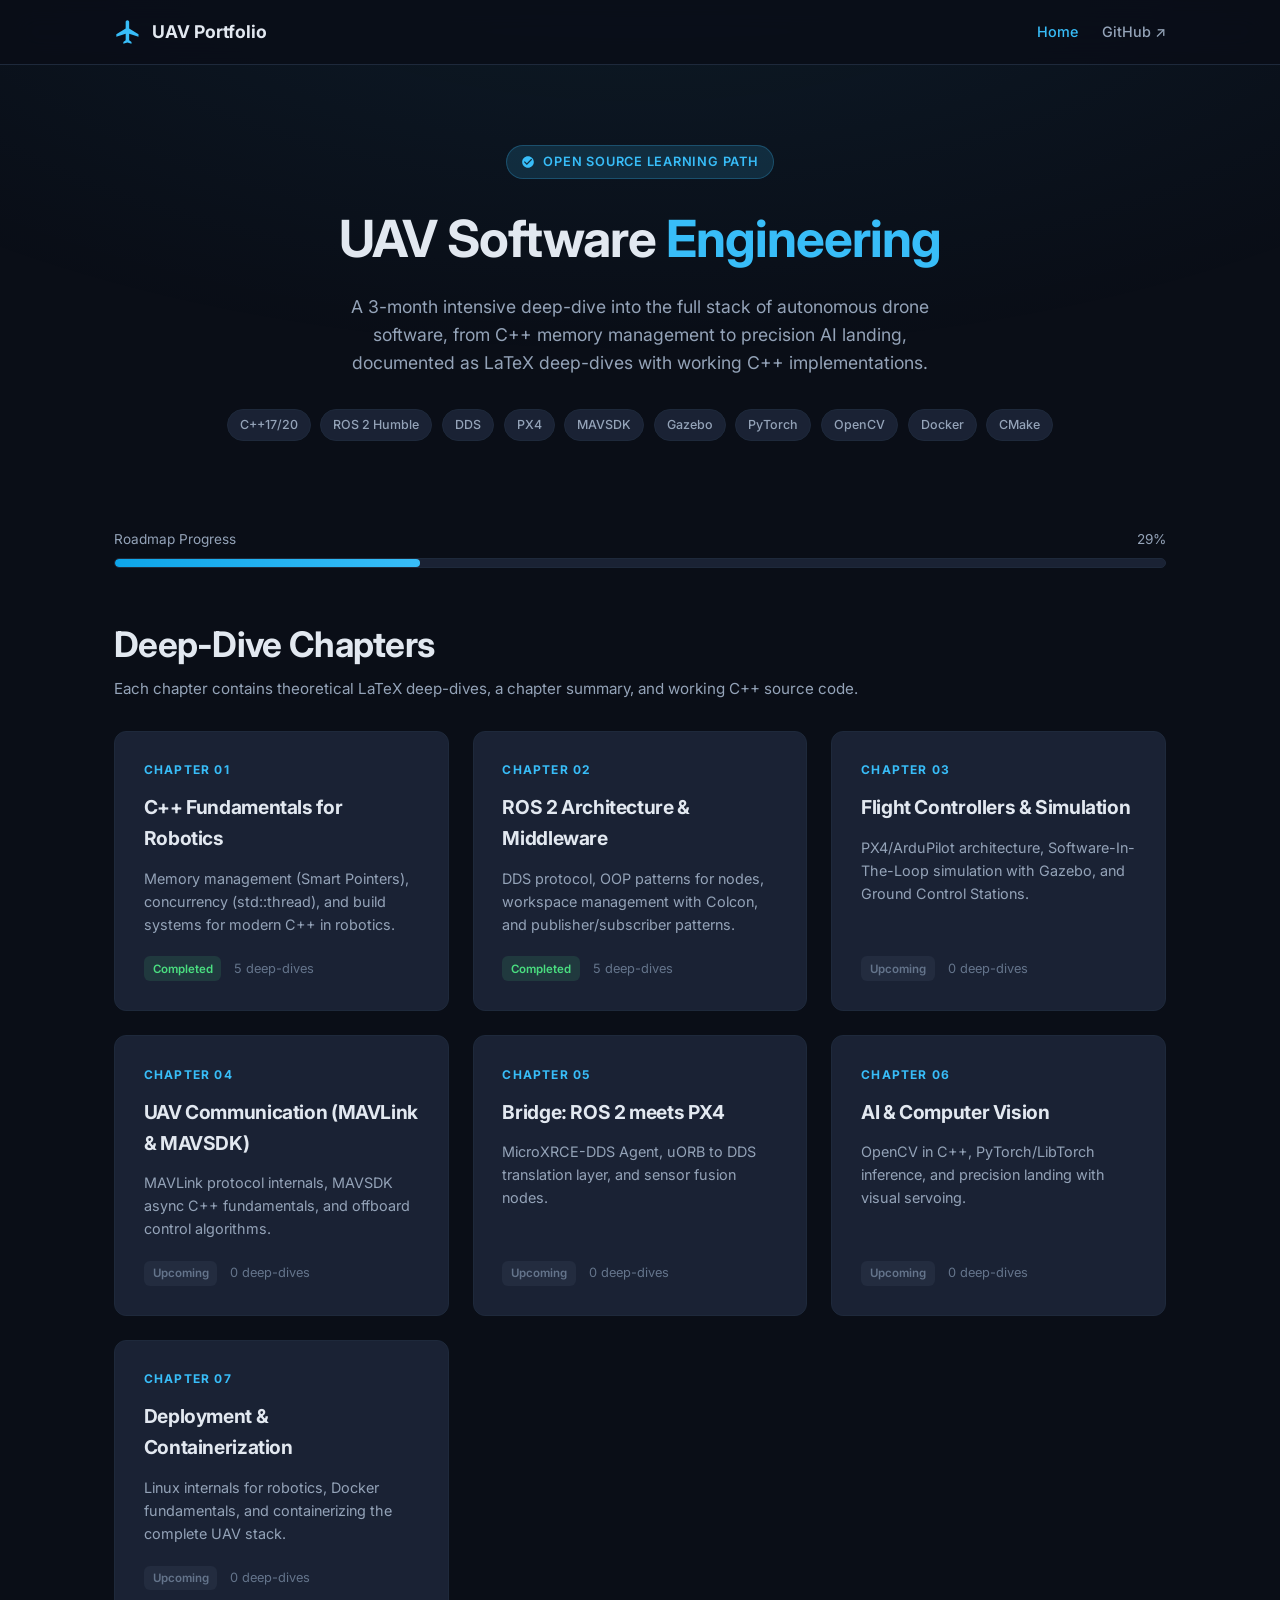
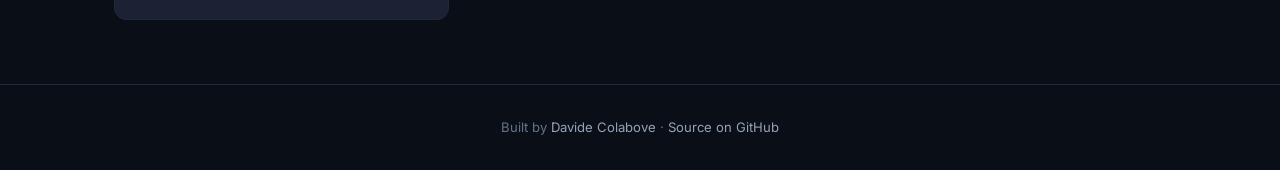
==== commit 6af94dba: "Restore: docs/ before today's clang-format" ====
--- a/docs/index.html
+++ b/docs/index.html
@@ -8,16 +8,14 @@
   <link rel="preconnect" href="https://fonts.googleapis.com">
   <link rel="preconnect" href="https://fonts.gstatic.com" crossorigin>
   <link href="https://fonts.googleapis.com/css2?family=Inter:wght@400;500;600;700;800&display=swap" rel="stylesheet">
-  <link rel="stylesheet" href="css/style.css?v=1.1">
-  <link rel="icon" href="data:image/svg+xml,<svg xmlns='http://www.w3.org/2000/svg' viewBox='0 0 100 100'><text y='.9em' font-size='90'>✈️</text></svg>">
-</head>
+  <link rel="stylesheet" href="css/style.css">
 <body>
 
   <!-- ═══════ NAVBAR ═══════ -->
   <nav class="navbar">
     <div class="container">
       <a href="index.html" class="nav-brand">
-        <svg width="28" height="28" viewBox="0 0 24 24"><path d="M21 16v-2l-8-5V3.5c0-.83-.67-1.5-1.5-1.5S10 2.67 10 3.5V9l-8 5v2l8-2.5V19l-2 1.5V22l3.5-1 3.5 1v-1.5L13 19v-5.5l8 2.5z"/></svg>
+        <svg viewBox="0 0 24 24"><path d="M21 16v-2l-8-5V3.5c0-.83-.67-1.5-1.5-1.5S10 2.67 10 3.5V9l-8 5v2l8-2.5V19l-2 1.5V22l3.5-1 3.5 1v-1.5L13 19v-5.5l8 2.5z"/></svg>
         UAV Portfolio
       </a>
       <button class="nav-toggle" aria-label="Menu">☰</button>
--- a/docs/css/style.css
+++ b/docs/css/style.css
@@ -5,873 +5,584 @@
 
 /* ---------- CSS Variables ---------- */
 :root {
-    --bg - primary : #0a0e17;
-    --bg - secondary : #111827;
-    --bg - card : #1a2234;
-    --bg - card - hover : #1f2b42;
-    --accent : #38bdf8; /* sky-400 */
-    --accent - dim : #0ea5e9;
-    --accent - glow : rgba(56, 189, 248, .15);
-    --text - primary : #e2e8f0;
-    --text - secondary : #94a3b8;
-    --text - muted : #64748b;
-    --border : #1e293b;
-    --border - active : #334155;
-    --success : #4ade80;
-    --warning : #facc15;
-    --radius : 12px;
-    --transition : .25s cubic - bezier(.4, 0, .2, 1);
+  --bg-primary:    #0a0e17;
+  --bg-secondary:  #111827;
+  --bg-card:       #1a2234;
+  --bg-card-hover: #1f2b42;
+  --accent:        #38bdf8;     /* sky-400 */
+  --accent-dim:    #0ea5e9;
+  --accent-glow:   rgba(56, 189, 248, .15);
+  --text-primary:  #e2e8f0;
+  --text-secondary:#94a3b8;
+  --text-muted:    #64748b;
+  --border:        #1e293b;
+  --border-active: #334155;
+  --success:       #4ade80;
+  --warning:       #facc15;
+  --radius:        12px;
+  --transition:    .25s cubic-bezier(.4,0,.2,1);
 }
 
 /* ---------- Reset & Base ---------- */
-*, *::before, *::after {
-    box - sizing : border - box;
-margin:
-    0;
-padding:
-    0;
-}
-
-html { scroll - behavior : smooth; }
+*, *::before, *::after { box-sizing: border-box; margin: 0; padding: 0; }
+
+html { scroll-behavior: smooth; }
 
 body {
-    font - family : 'Inter', 'Segoe UI', system - ui, -apple - system, sans - serif;
-background:
-    var(--bg - primary);
-color:
-    var(--text - primary);
-    line - height : 1.6;
-    min - height : 100vh;
-    overflow - x : hidden;
+  font-family: 'Inter', 'Segoe UI', system-ui, -apple-system, sans-serif;
+  background: var(--bg-primary);
+  color: var(--text-primary);
+  line-height: 1.6;
+  min-height: 100vh;
+  overflow-x: hidden;
 }
 
 /* subtle radial glow behind hero */
 body::before {
-content:
-    '';
-position:
-    fixed;
-inset:
-    0;
-background:
-    radial - gradient(ellipse 80 % 50 % at 50 % -10 %, rgba(56, 189, 248, .08), transparent);
-    pointer - events : none;
-    z - index : 0;
-}
-
-a {
-color:
-    var(--accent);
-    text - decoration : none;
-transition:
-    color var(--transition);
-}
-a : hover {
-color:
-# 7dd3fc;
-}
-
-img {
-    max - width : 100 % ;
-height:
-    auto;
-}
+  content: '';
+  position: fixed;
+  inset: 0;
+  background: radial-gradient(ellipse 80% 50% at 50% -10%, rgba(56,189,248,.08), transparent);
+  pointer-events: none;
+  z-index: 0;
+}
+
+a { color: var(--accent); text-decoration: none; transition: color var(--transition); }
+a:hover { color: #7dd3fc; }
+
+img { max-width: 100%; height: auto; }
 
 /* ---------- Typography ---------- */
-h1, h2, h3, h4 {
-    font - weight : 700;
-    letter - spacing : -.02em;
-}
-h1 { font - size : clamp(2rem, 5vw, 3.2rem); }
-h2 { font - size : clamp(1.5rem, 3.5vw, 2.2rem); }
-h3 { font - size : 1.25rem; }
+h1, h2, h3, h4 { font-weight: 700; letter-spacing: -.02em; }
+h1 { font-size: clamp(2rem, 5vw, 3.2rem); }
+h2 { font-size: clamp(1.5rem, 3.5vw, 2.2rem); }
+h3 { font-size: 1.25rem; }
 
 /* ---------- Layout ---------- */
 .container {
-width:
-    100 % ;
-    max - width : 1100px;
-margin:
-    0 auto;
-padding:
-    0 1.5rem;
+  width: 100%;
+  max-width: 1100px;
+  margin: 0 auto;
+  padding: 0 1.5rem;
 }
 
 /* ---------- Navigation ---------- */
 .navbar {
-position:
-    sticky;
-top:
-    0;
-    z - index : 100;
-background:
-    rgba(10, 14, 23, .85);
-    backdrop - filter : blur(16px) saturate(1.4);
-    -webkit - backdrop - filter : blur(16px) saturate(1.4);
-    border - bottom : 1px solid var(--border);
-}
-
-.navbar.container {
-display:
-    flex;
-    align - items : center;
-    justify - content : space - between;
-height:
-    64px;
-}
-
-.nav - brand {
-display:
-    flex;
-    align - items : center;
-gap:
-    .6rem;
-    font - weight : 700;
-    font - size : 1.1rem;
-color:
-    var(--text - primary);
-}
-
-.nav - brand svg {
-width:
-    28px;
-height:
-    28px;
-fill:
-    var(--accent);
-}
-
-.nav - links {
-display:
-    flex;
-gap:
-    1.5rem;
-    list - style : none;
-}
-.nav - links a {
-color:
-    var(--text - secondary);
-    font - size : .9rem;
-    font - weight : 500;
-transition:
-    color var(--transition);
-}
-.nav - links a : hover, .nav - links a.active {
-color:
-    var(--accent);
-}
+  position: sticky;
+  top: 0;
+  z-index: 100;
+  background: rgba(10, 14, 23, .85);
+  backdrop-filter: blur(16px) saturate(1.4);
+  -webkit-backdrop-filter: blur(16px) saturate(1.4);
+  border-bottom: 1px solid var(--border);
+}
+
+.navbar .container {
+  display: flex;
+  align-items: center;
+  justify-content: space-between;
+  height: 64px;
+}
+
+.nav-brand {
+  display: flex;
+  align-items: center;
+  gap: .6rem;
+  font-weight: 700;
+  font-size: 1.1rem;
+  color: var(--text-primary);
+}
+
+.nav-brand svg { width: 28px; height: 28px; fill: var(--accent); }
+
+.nav-links { display: flex; gap: 1.5rem; list-style: none; }
+.nav-links a {
+  color: var(--text-secondary);
+  font-size: .9rem;
+  font-weight: 500;
+  transition: color var(--transition);
+}
+.nav-links a:hover, .nav-links a.active { color: var(--accent); }
 
 /* hamburger */
-.nav - toggle {
-display:
-    none;
-background:
-    none;
-border:
-    none;
-color:
-    var(--text - primary);
-cursor:
-    pointer;
-}
-
-@media(max - width : 768px){.nav - toggle{display : block;
-font - size : 1.6rem;
-}
-.nav - links {
-position:
-    fixed;
-top:
-    64px;
-left:
-    0;
-right:
-    0;
-    flex - direction : column;
-background:
-    var(--bg - secondary);
-    border - bottom : 1px solid var(--border);
-padding:
-    1rem 1.5rem;
-gap:
-    .8rem;
-transform:
-    translateY(-120 %);
-transition:
-    transform var(--transition);
-}
-.nav - links.open {
-transform:
-    translateY(0);
-}
+.nav-toggle { display: none; background: none; border: none; color: var(--text-primary); cursor: pointer; }
+
+@media (max-width: 768px) {
+  .nav-toggle { display: block; font-size: 1.6rem; }
+  .nav-links {
+    position: fixed;
+    top: 64px; left: 0; right: 0;
+    flex-direction: column;
+    background: var(--bg-secondary);
+    border-bottom: 1px solid var(--border);
+    padding: 1rem 1.5rem;
+    gap: .8rem;
+    transform: translateY(-120%);
+    transition: transform var(--transition);
+  }
+  .nav-links.open { transform: translateY(0); }
 }
 
 /* ---------- Hero ---------- */
 .hero {
-position:
-    relative;
-    z - index : 1;
-padding:
-    5rem 0 3.5rem;
-    text - align : center;
-}
-
-.hero - badge {
-display:
-    inline - flex;
-    align - items : center;
-gap:
-    .5rem;
-padding:
-    .35rem .9rem;
-    border - radius : 999px;
-background:
-    var(--accent - glow);
-border:
-    1px solid rgba(56, 189, 248, .25);
-color:
-    var(--accent);
-    font - size : .8rem;
-    font - weight : 600;
-    text - transform : uppercase;
-    letter - spacing : .06em;
-    margin - bottom : 1.2rem;
-}
-
-.hero h1 { margin - bottom : .8rem; }
-.hero h1 span {
-color:
-    var(--accent);
-}
+  position: relative;
+  z-index: 1;
+  padding: 5rem 0 3.5rem;
+  text-align: center;
+}
+
+.hero-badge {
+  display: inline-flex;
+  align-items: center;
+  gap: .5rem;
+  padding: .35rem .9rem;
+  border-radius: 999px;
+  background: var(--accent-glow);
+  border: 1px solid rgba(56,189,248,.25);
+  color: var(--accent);
+  font-size: .8rem;
+  font-weight: 600;
+  text-transform: uppercase;
+  letter-spacing: .06em;
+  margin-bottom: 1.2rem;
+}
+
+.hero h1 { margin-bottom: .8rem; }
+.hero h1 span { color: var(--accent); }
 
 .hero p {
-    max - width : 640px;
-margin:
-    0 auto 2rem;
-color:
-    var(--text - secondary);
-    font - size : 1.1rem;
-}
-
-.hero - tech {
-display:
-    flex;
-    flex - wrap : wrap;
-    justify - content : center;
-gap:
-    .6rem;
-    margin - bottom : 2rem;
-}
-
-.tech - pill {
-padding:
-    .3rem .75rem;
-    border - radius : 999px;
-background:
-    var(--bg - card);
-border:
-    1px solid var(--border);
-color:
-    var(--text - secondary);
-    font - size : .78rem;
-    font - weight : 500;
+  max-width: 640px;
+  margin: 0 auto 2rem;
+  color: var(--text-secondary);
+  font-size: 1.1rem;
+}
+
+.hero-tech {
+  display: flex;
+  flex-wrap: wrap;
+  justify-content: center;
+  gap: .6rem;
+  margin-bottom: 2rem;
+}
+
+.tech-pill {
+  padding: .3rem .75rem;
+  border-radius: 999px;
+  background: var(--bg-card);
+  border: 1px solid var(--border);
+  color: var(--text-secondary);
+  font-size: .78rem;
+  font-weight: 500;
 }
 
 /* ---------- Progress bar ---------- */
-.progress - section {
-padding:
-    0 0 3rem;
-position:
-    relative;
-    z - index : 1;
-}
-.progress - bar - outer {
-background:
-    var(--bg - card);
-    border - radius : 999px;
-height:
-    10px;
-overflow:
-    hidden;
-border:
-    1px solid var(--border);
-}
-.progress - bar - inner {
-height:
-    100 % ;
-    border - radius : 999px;
-background:
-    linear - gradient(90deg, var(--accent - dim), var(--accent));
-transition:
-    width 1.2s ease;
-}
-.progress - label {
-display:
-    flex;
-    justify - content : space - between;
-    margin - bottom : .5rem;
-    font - size : .85rem;
-color:
-    var(--text - secondary);
+.progress-section { padding: 0 0 3rem; position: relative; z-index: 1; }
+.progress-bar-outer {
+  background: var(--bg-card);
+  border-radius: 999px;
+  height: 10px;
+  overflow: hidden;
+  border: 1px solid var(--border);
+}
+.progress-bar-inner {
+  height: 100%;
+  border-radius: 999px;
+  background: linear-gradient(90deg, var(--accent-dim), var(--accent));
+  transition: width 1.2s ease;
+}
+.progress-label {
+  display: flex;
+  justify-content: space-between;
+  margin-bottom: .5rem;
+  font-size: .85rem;
+  color: var(--text-secondary);
 }
 
 /* ---------- Chapter cards grid ---------- */
-.chapters - grid {
-display:
-    grid;
-    grid - template - columns : repeat(auto - fill, minmax(320px, 1fr));
-gap:
-    1.5rem;
-    padding - bottom : 4rem;
-position:
-    relative;
-    z - index : 1;
-}
-
-.chapter - card {
-background:
-    var(--bg - card);
-border:
-    1px solid var(--border);
-    border - radius : var(--radius);
-padding:
-    1.8rem;
-display:
-    flex;
-    flex - direction : column;
-gap:
-    .8rem;
-transition:
-    border - color var(--transition), box - shadow var(--transition), transform var(--transition);
-cursor:
-    pointer;
-    text - decoration : none;
-color:
-    inherit;
-}
-
-.chapter - card : hover {
-    border - color : var(--accent);
-    box - shadow : 0 0 30px var(--accent - glow);
-transform:
-    translateY(-3px);
-color:
-    inherit;
-}
-
-.chapter - card.card - number {
-    font - size : .75rem;
-    font - weight : 700;
-    text - transform : uppercase;
-    letter - spacing : .1em;
-color:
-    var(--accent);
-}
-
-.chapter - card h3 { font - size : 1.2rem; }
-
-.chapter - card p {
-color:
-    var(--text - secondary);
-    font - size : .9rem;
-flex:
-    1;
-}
-
-.card - meta {
-display:
-    flex;
-    align - items : center;
-gap:
-    .8rem;
-    margin - top : .5rem;
-}
-
-.card - tag {
-    font - size : .72rem;
-padding:
-    .2rem .55rem;
-    border - radius : 6px;
-background:
-    rgba(56, 189, 248, .1);
-color:
-    var(--accent);
-    font - weight : 600;
-}
-
-.card - tag.completed {
-background:
-    rgba(74, 222, 128, .12);
-color:
-    var(--success);
-}
-.card - tag.in - progress {
-background:
-    rgba(250, 204, 21, .12);
-color:
-    var(--warning);
-}
-.card - tag.upcoming {
-background:
-    rgba(100, 116, 139, .12);
-color:
-    var(--text - muted);
-}
-
-.card - deepdive - count {
-    font - size : .8rem;
-color:
-    var(--text - muted);
+.chapters-grid {
+  display: grid;
+  grid-template-columns: repeat(auto-fill, minmax(320px, 1fr));
+  gap: 1.5rem;
+  padding-bottom: 4rem;
+  position: relative;
+  z-index: 1;
+}
+
+.chapter-card {
+  background: var(--bg-card);
+  border: 1px solid var(--border);
+  border-radius: var(--radius);
+  padding: 1.8rem;
+  display: flex;
+  flex-direction: column;
+  gap: .8rem;
+  transition: border-color var(--transition), box-shadow var(--transition), transform var(--transition);
+  cursor: pointer;
+  text-decoration: none;
+  color: inherit;
+}
+
+.chapter-card:hover {
+  border-color: var(--accent);
+  box-shadow: 0 0 30px var(--accent-glow);
+  transform: translateY(-3px);
+  color: inherit;
+}
+
+.chapter-card .card-number {
+  font-size: .75rem;
+  font-weight: 700;
+  text-transform: uppercase;
+  letter-spacing: .1em;
+  color: var(--accent);
+}
+
+.chapter-card h3 { font-size: 1.2rem; }
+
+.chapter-card p {
+  color: var(--text-secondary);
+  font-size: .9rem;
+  flex: 1;
+}
+
+.card-meta {
+  display: flex;
+  align-items: center;
+  gap: .8rem;
+  margin-top: .5rem;
+}
+
+.card-tag {
+  font-size: .72rem;
+  padding: .2rem .55rem;
+  border-radius: 6px;
+  background: rgba(56,189,248,.1);
+  color: var(--accent);
+  font-weight: 600;
+}
+
+.card-tag.completed { background: rgba(74,222,128,.12); color: var(--success); }
+.card-tag.in-progress { background: rgba(250,204,21,.12); color: var(--warning); }
+.card-tag.upcoming { background: rgba(100,116,139,.12); color: var(--text-muted); }
+
+.card-deepdive-count {
+  font-size: .8rem;
+  color: var(--text-muted);
 }
 
 /* ---------- Chapter page ---------- */
-.chapter - header {
-padding:
-    3rem 0 2rem;
-position:
-    relative;
-    z - index : 1;
-}
-
-.chapter - header.breadcrumb {
-    font - size : .85rem;
-color:
-    var(--text - muted);
-    margin - bottom : 1rem;
-}
-.chapter - header.breadcrumb a {
-color:
-    var(--text - secondary);
-}
-
-.chapter - header h1 { margin - bottom : .5rem; }
-.chapter - header p {
-color:
-    var(--text - secondary);
-    max - width : 700px;
-}
+.chapter-header {
+  padding: 3rem 0 2rem;
+  position: relative;
+  z-index: 1;
+}
+
+.chapter-header .breadcrumb {
+  font-size: .85rem;
+  color: var(--text-muted);
+  margin-bottom: 1rem;
+}
+.chapter-header .breadcrumb a { color: var(--text-secondary); }
+
+.chapter-header h1 { margin-bottom: .5rem; }
+.chapter-header p { color: var(--text-secondary); max-width: 700px; }
 
 /* PDF Viewer */
-.pdf - viewer - section {
-position:
-    relative;
-    z - index : 1;
-    margin - bottom : 2.5rem;
-}
-
-.pdf - viewer - wrapper {
-background:
-    var(--bg - card);
-border:
-    1px solid var(--border);
-    border - radius : var(--radius);
-overflow:
-    hidden;
-}
-
-.pdf - toolbar {
-display:
-    flex;
-    align - items : center;
-    justify - content : space - between;
-padding:
-    .6rem 1rem;
-background:
-    var(--bg - secondary);
-    border - bottom : 1px solid var(--border);
-}
-
-.pdf - toolbar span {
-    font - size : .85rem;
-color:
-    var(--text - secondary);
-    font - weight : 600;
-}
-
-.pdf - toolbar - controls {
-display:
-    flex;
-    align - items : center;
-gap:
-    .5rem;
-}
-
-.pdf - toolbar button {
-background:
-    var(--bg - card);
-border:
-    1px solid var(--border);
-color:
-    var(--text - secondary);
-padding:
-    .35rem .65rem;
-    border - radius : 6px;
-cursor:
-    pointer;
-    font - size : .8rem;
-transition:
-    all var(--transition);
-}
-
-.pdf - toolbar button : hover {
-    border - color : var(--accent);
-color:
-    var(--accent);
-}
-
-.pdf - page - info {
-    font - size : .8rem;
-color:
-    var(--text - muted);
-    min - width : 80px;
-    text - align : center;
-}
-
-.pdf - canvas - container {
-display:
-    flex;
-    justify - content : center;
-    align - items : flex - start;
-padding:
-    1.5rem;
-    min - height : 400px;
-    max - height : 75vh;
-    overflow - y : auto;
-background:
-# 0d1117;
-}
-
-.pdf - canvas - container canvas {
-    max - width : 100 % ;
-height:
-    auto;
-    box - shadow : 0 4px 24px rgba(0, 0, 0, .4);
-}
-
-.pdf - placeholder {
-display:
-    flex;
-    flex - direction : column;
-    align - items : center;
-    justify - content : center;
-gap:
-    1rem;
-padding:
-    3rem;
-color:
-    var(--text - muted);
-    text - align : center;
-}
-
-.pdf - placeholder svg {
-width:
-    48px;
-height:
-    48px;
-opacity:
-    .4;
+.pdf-viewer-section {
+  position: relative;
+  z-index: 1;
+  margin-bottom: 2.5rem;
+}
+
+.pdf-viewer-wrapper {
+  background: var(--bg-card);
+  border: 1px solid var(--border);
+  border-radius: var(--radius);
+  overflow: hidden;
+}
+
+.pdf-toolbar {
+  display: flex;
+  align-items: center;
+  justify-content: space-between;
+  padding: .6rem 1rem;
+  background: var(--bg-secondary);
+  border-bottom: 1px solid var(--border);
+}
+
+.pdf-toolbar span {
+  font-size: .85rem;
+  color: var(--text-secondary);
+  font-weight: 600;
+}
+
+.pdf-toolbar-controls {
+  display: flex;
+  align-items: center;
+  gap: .5rem;
+}
+
+.pdf-toolbar button {
+  background: var(--bg-card);
+  border: 1px solid var(--border);
+  color: var(--text-secondary);
+  padding: .35rem .65rem;
+  border-radius: 6px;
+  cursor: pointer;
+  font-size: .8rem;
+  transition: all var(--transition);
+}
+
+.pdf-toolbar button:hover {
+  border-color: var(--accent);
+  color: var(--accent);
+}
+
+.pdf-page-info {
+  font-size: .8rem;
+  color: var(--text-muted);
+  min-width: 80px;
+  text-align: center;
+}
+
+.pdf-canvas-container {
+  display: flex;
+  justify-content: center;
+  align-items: flex-start;
+  padding: 1.5rem;
+  min-height: 400px;
+  max-height: 75vh;
+  overflow-y: auto;
+  background: #0d1117;
+}
+
+.pdf-canvas-container canvas {
+  max-width: 100%;
+  height: auto;
+  box-shadow: 0 4px 24px rgba(0,0,0,.4);
+}
+
+.pdf-placeholder {
+  display: flex;
+  flex-direction: column;
+  align-items: center;
+  justify-content: center;
+  gap: 1rem;
+  padding: 3rem;
+  color: var(--text-muted);
+  text-align: center;
+}
+
+.pdf-placeholder svg {
+  width: 48px;
+  height: 48px;
+  opacity: .4;
 }
 
 /* ---------- Deepdive list ---------- */
-.deepdive - section {
-position:
-    relative;
-    z - index : 1;
-    padding - bottom : 4rem;
-}
-
-.deepdive - section h2 {
-    margin - bottom : 1.2rem;
-display:
-    flex;
-    align - items : center;
-gap:
-    .5rem;
-}
-
-.deepdive - section h2 svg {
-width:
-    24px;
-height:
-    24px;
-fill:
-    var(--accent);
-}
-
-.deepdive - list {
-display:
-    flex;
-    flex - direction : column;
-gap:
-    .8rem;
-}
-
-.deepdive - item {
-display:
-    flex;
-    align - items : center;
-gap:
-    1rem;
-background:
-    var(--bg - card);
-border:
-    1px solid var(--border);
-    border - radius : var(--radius);
-padding:
-    1.1rem 1.4rem;
-transition:
-    all var(--transition);
-    text - decoration : none;
-color:
-    inherit;
-}
-
-.deepdive - item : hover {
-    border - color : var(--accent);
-    box - shadow : 0 0 20px var(--accent - glow);
-transform:
-    translateX(4px);
-color:
-    inherit;
-}
-
-.deepdive - icon {
-    flex - shrink : 0;
-width:
-    44px;
-height:
-    44px;
-    border - radius : 10px;
-background:
-    rgba(56, 189, 248, .1);
-display:
-    flex;
-    align - items : center;
-    justify - content : center;
-}
-
-.deepdive - icon svg {
-width:
-    22px;
-height:
-    22px;
-fill:
-    var(--accent);
-}
-
-.deepdive - info {
-flex:
-    1;
-    min - width : 0;
-}
-
-.deepdive - info h4 {
-    font - size : 1rem;
-    font - weight : 600;
-    margin - bottom : .2rem;
-}
-
-.deepdive - info p {
-    font - size : .82rem;
-color:
-    var(--text - muted);
-    white - space : nowrap;
-overflow:
-    hidden;
-    text - overflow : ellipsis;
-}
-
-.deepdive - arrow {
-color:
-    var(--text - muted);
-    font - size : 1.2rem;
-transition:
-    color var(--transition), transform var(--transition);
-}
-
-.deepdive - item : hover.deepdive - arrow {
-color:
-    var(--accent);
-transform:
-    translateX(4px);
+.deepdive-section {
+  position: relative;
+  z-index: 1;
+  padding-bottom: 4rem;
+}
+
+.deepdive-section h2 {
+  margin-bottom: 1.2rem;
+  display: flex;
+  align-items: center;
+  gap: .5rem;
+}
+
+.deepdive-section h2 svg {
+  width: 24px;
+  height: 24px;
+  fill: var(--accent);
+}
+
+.deepdive-list {
+  display: flex;
+  flex-direction: column;
+  gap: .8rem;
+}
+
+.deepdive-item {
+  display: flex;
+  align-items: center;
+  gap: 1rem;
+  background: var(--bg-card);
+  border: 1px solid var(--border);
+  border-radius: var(--radius);
+  padding: 1.1rem 1.4rem;
+  transition: all var(--transition);
+  text-decoration: none;
+  color: inherit;
+}
+
+.deepdive-item:hover {
+  border-color: var(--accent);
+  box-shadow: 0 0 20px var(--accent-glow);
+  transform: translateX(4px);
+  color: inherit;
+}
+
+.deepdive-icon {
+  flex-shrink: 0;
+  width: 44px;
+  height: 44px;
+  border-radius: 10px;
+  background: rgba(56,189,248,.1);
+  display: flex;
+  align-items: center;
+  justify-content: center;
+}
+
+.deepdive-icon svg {
+  width: 22px;
+  height: 22px;
+  fill: var(--accent);
+}
+
+.deepdive-info { flex: 1; min-width: 0; }
+
+.deepdive-info h4 {
+  font-size: 1rem;
+  font-weight: 600;
+  margin-bottom: .2rem;
+}
+
+.deepdive-info p {
+  font-size: .82rem;
+  color: var(--text-muted);
+  white-space: nowrap;
+  overflow: hidden;
+  text-overflow: ellipsis;
+}
+
+.deepdive-arrow {
+  color: var(--text-muted);
+  font-size: 1.2rem;
+  transition: color var(--transition), transform var(--transition);
+}
+
+.deepdive-item:hover .deepdive-arrow {
+  color: var(--accent);
+  transform: translateX(4px);
 }
 
 /* ---------- Source files list ---------- */
-.source - files - section {
-position:
-    relative;
-    z - index : 1;
-    padding - bottom : 4rem;
-}
-
-.source - files - section h2 {
-    margin - bottom : 1.2rem;
-display:
-    flex;
-    align - items : center;
-gap:
-    .5rem;
-}
-
-.source - item {
-display:
-    flex;
-    align - items : center;
-gap:
-    1rem;
-background:
-    var(--bg - card);
-border:
-    1px solid var(--border);
-    border - radius : var(--radius);
-padding:
-    1rem 1.4rem;
-    margin - bottom : .6rem;
-transition:
-    all var(--transition);
-    text - decoration : none;
-color:
-    inherit;
-}
-
-.source - item : hover {
-    border - color : var(--accent - dim);
-transform:
-    translateX(4px);
-color:
-    inherit;
-}
-
-.source - icon {
-    flex - shrink : 0;
-width:
-    38px;
-height:
-    38px;
-    border - radius : 8px;
-background:
-    rgba(100, 116, 139, .12);
-display:
-    flex;
-    align - items : center;
-    justify - content : center;
-    font - size : .75rem;
-    font - weight : 700;
-color:
-    var(--text - muted);
+.source-files-section {
+  position: relative;
+  z-index: 1;
+  padding-bottom: 4rem;
+}
+
+.source-files-section h2 {
+  margin-bottom: 1.2rem;
+  display: flex;
+  align-items: center;
+  gap: .5rem;
+}
+
+.source-item {
+  display: flex;
+  align-items: center;
+  gap: 1rem;
+  background: var(--bg-card);
+  border: 1px solid var(--border);
+  border-radius: var(--radius);
+  padding: 1rem 1.4rem;
+  margin-bottom: .6rem;
+  transition: all var(--transition);
+  text-decoration: none;
+  color: inherit;
+}
+
+.source-item:hover {
+  border-color: var(--accent-dim);
+  transform: translateX(4px);
+  color: inherit;
+}
+
+.source-icon {
+  flex-shrink: 0;
+  width: 38px;
+  height: 38px;
+  border-radius: 8px;
+  background: rgba(100,116,139,.12);
+  display: flex;
+  align-items: center;
+  justify-content: center;
+  font-size: .75rem;
+  font-weight: 700;
+  color: var(--text-muted);
 }
 
 /* ---------- Footer ---------- */
-.site - footer {
-position:
-    relative;
-    z - index : 1;
-    border - top : 1px solid var(--border);
-padding:
-    2rem 0;
-    text - align : center;
-color:
-    var(--text - muted);
-    font - size : .82rem;
-}
-
-.site - footer a {
-color:
-    var(--text - secondary);
-}
+.site-footer {
+  position: relative;
+  z-index: 1;
+  border-top: 1px solid var(--border);
+  padding: 2rem 0;
+  text-align: center;
+  color: var(--text-muted);
+  font-size: .82rem;
+}
+
+.site-footer a { color: var(--text-secondary); }
 
 /* ---------- Utilities ---------- */
-.section - title {
-    margin - bottom : 1.8rem;
-position:
-    relative;
-    z - index : 1;
-}
-
-.section - title h2 { margin - bottom : .3rem; }
-.section - title p {
-color:
-    var(--text - secondary);
-    font - size : .95rem;
-}
-
-.fade - in {
-opacity:
-    0;
-transform:
-    translateY(20px);
-transition:
-    opacity.6s ease, transform.6s ease;
-}
-
-.fade - in.visible {
-opacity:
-    1;
-transform:
-    translateY(0);
+.section-title {
+  margin-bottom: 1.8rem;
+  position: relative;
+  z-index: 1;
+}
+
+.section-title h2 { margin-bottom: .3rem; }
+.section-title p { color: var(--text-secondary); font-size: .95rem; }
+
+.fade-in {
+  opacity: 0;
+  transform: translateY(20px);
+  transition: opacity .6s ease, transform .6s ease;
+}
+
+.fade-in.visible {
+  opacity: 1;
+  transform: translateY(0);
 }
 
 /* Scrollbar */
-:: - webkit - scrollbar {
-width:
-    8px;
-}
-:: - webkit - scrollbar - track {
-background:
-    var(--bg - primary);
-}
-:: - webkit - scrollbar - thumb {
-background:
-    var(--border - active);
-    border - radius : 4px;
-}
-:: - webkit - scrollbar - thumb : hover {
-background:
-    var(--text - muted);
-}
+::-webkit-scrollbar { width: 8px; }
+::-webkit-scrollbar-track { background: var(--bg-primary); }
+::-webkit-scrollbar-thumb { background: var(--border-active); border-radius: 4px; }
+::-webkit-scrollbar-thumb:hover { background: var(--text-muted); }
 
 /* ---------- Back to top button ---------- */
-.back - to - top {
-position:
-    fixed;
-bottom:
-    2rem;
-right:
-    2rem;
-width:
-    44px;
-height:
-    44px;
-    border - radius : 50 % ;
-background:
-    var(--accent);
-color:
-    var(--bg - primary);
-border:
-    none;
-cursor:
-    pointer;
-display:
-    flex;
-    align - items : center;
-    justify - content : center;
-    font - size : 1.2rem;
-opacity:
-    0;
-    pointer - events : none;
-transition:
-    opacity var(--transition), transform var(--transition);
-    z - index : 50;
-    box - shadow : 0 4px 16px rgba(56, 189, 248, .3);
-}
-
-.back - to - top.visible {
-opacity:
-    1;
-    pointer - events : auto;
-}
-
-.back - to - top : hover {
-transform:
-    translateY(-3px);
-}
+.back-to-top {
+  position: fixed;
+  bottom: 2rem;
+  right: 2rem;
+  width: 44px;
+  height: 44px;
+  border-radius: 50%;
+  background: var(--accent);
+  color: var(--bg-primary);
+  border: none;
+  cursor: pointer;
+  display: flex;
+  align-items: center;
+  justify-content: center;
+  font-size: 1.2rem;
+  opacity: 0;
+  pointer-events: none;
+  transition: opacity var(--transition), transform var(--transition);
+  z-index: 50;
+  box-shadow: 0 4px 16px rgba(56,189,248,.3);
+}
+
+.back-to-top.visible {
+  opacity: 1;
+  pointer-events: auto;
+}
+
+.back-to-top:hover { transform: translateY(-3px); }
